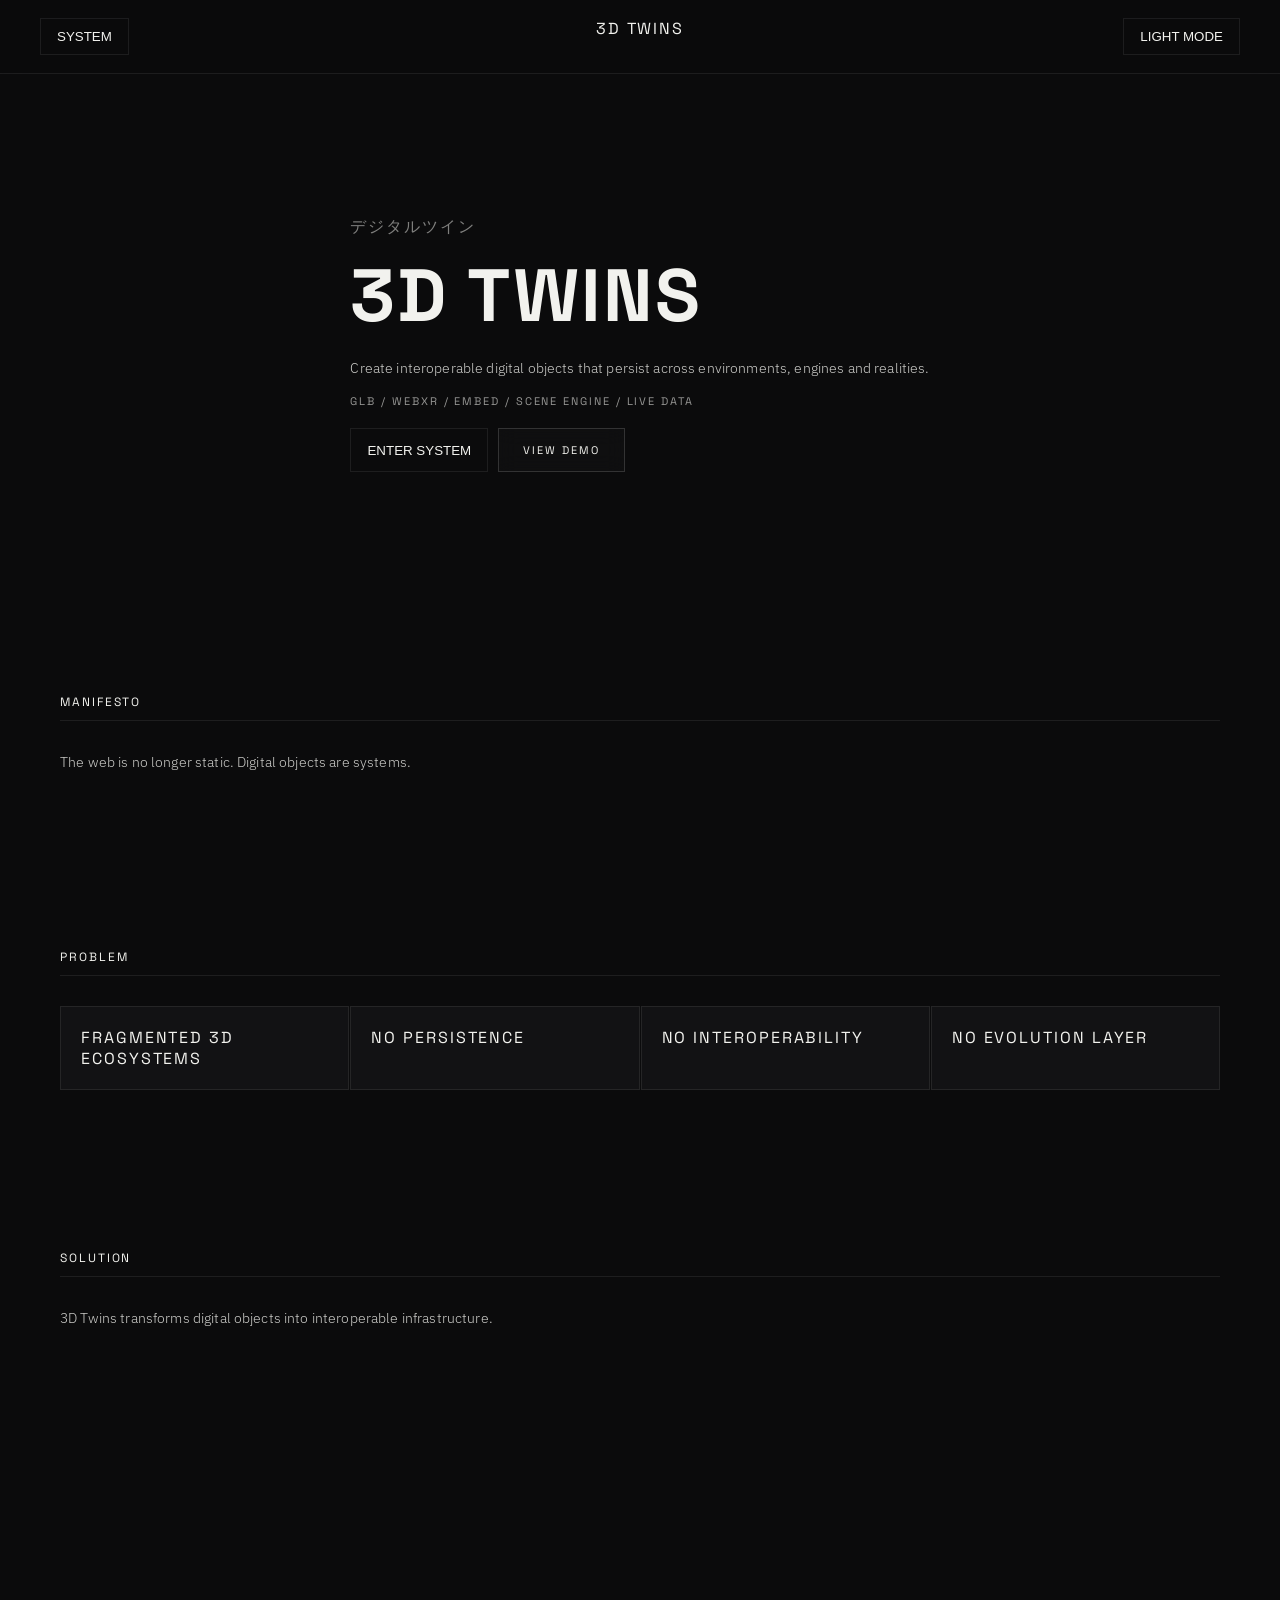
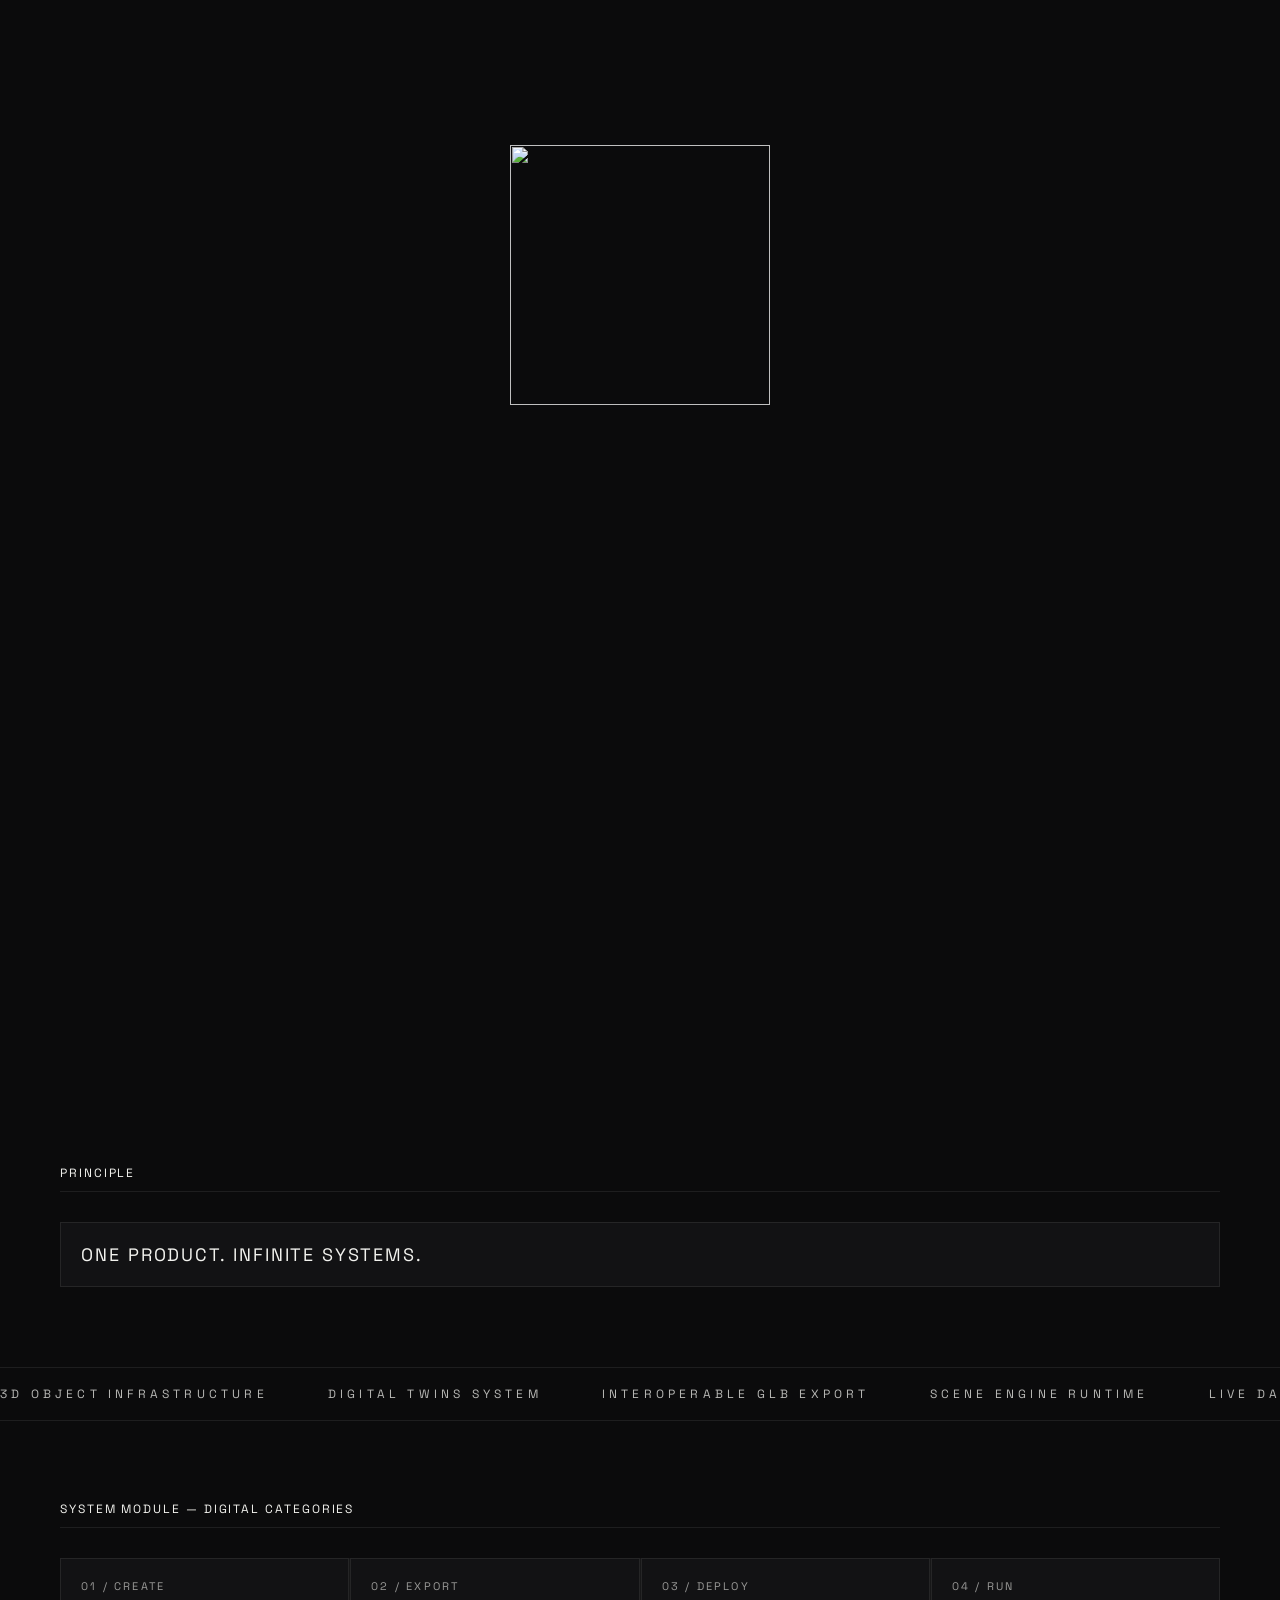
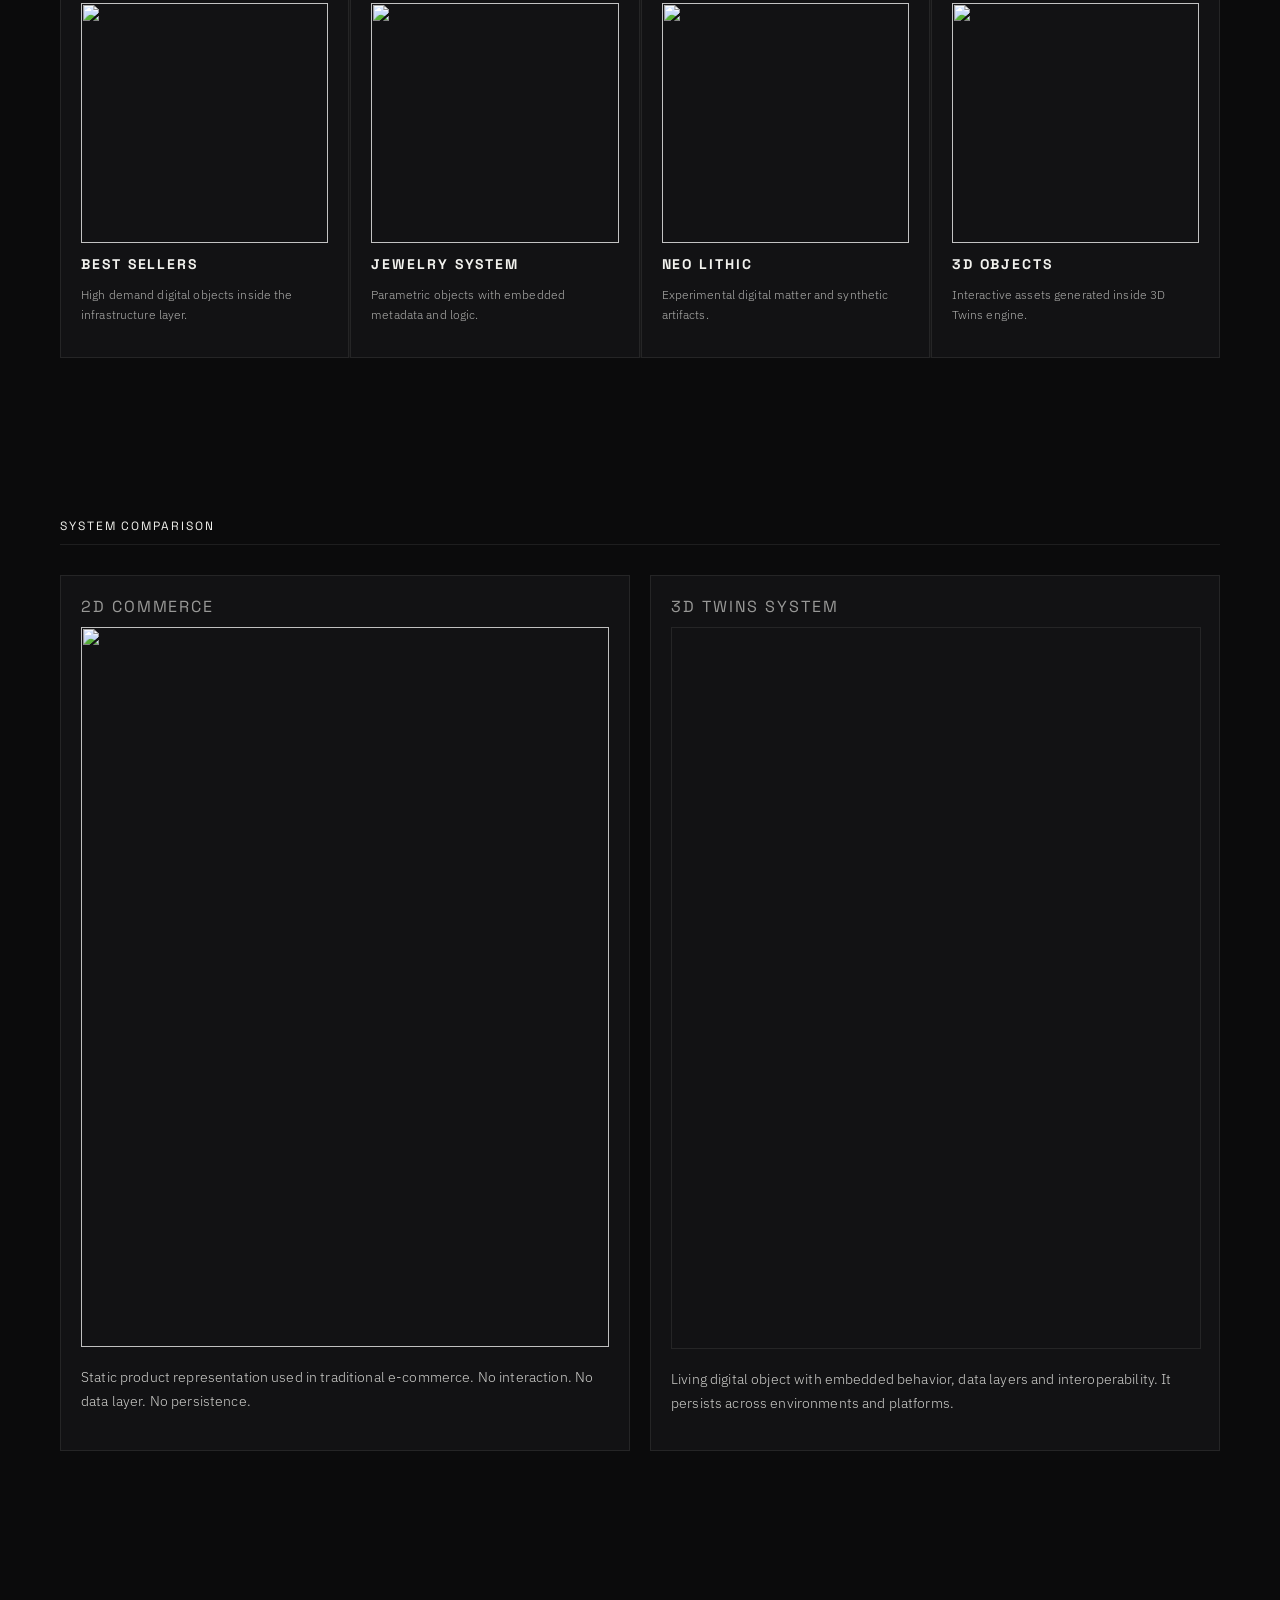
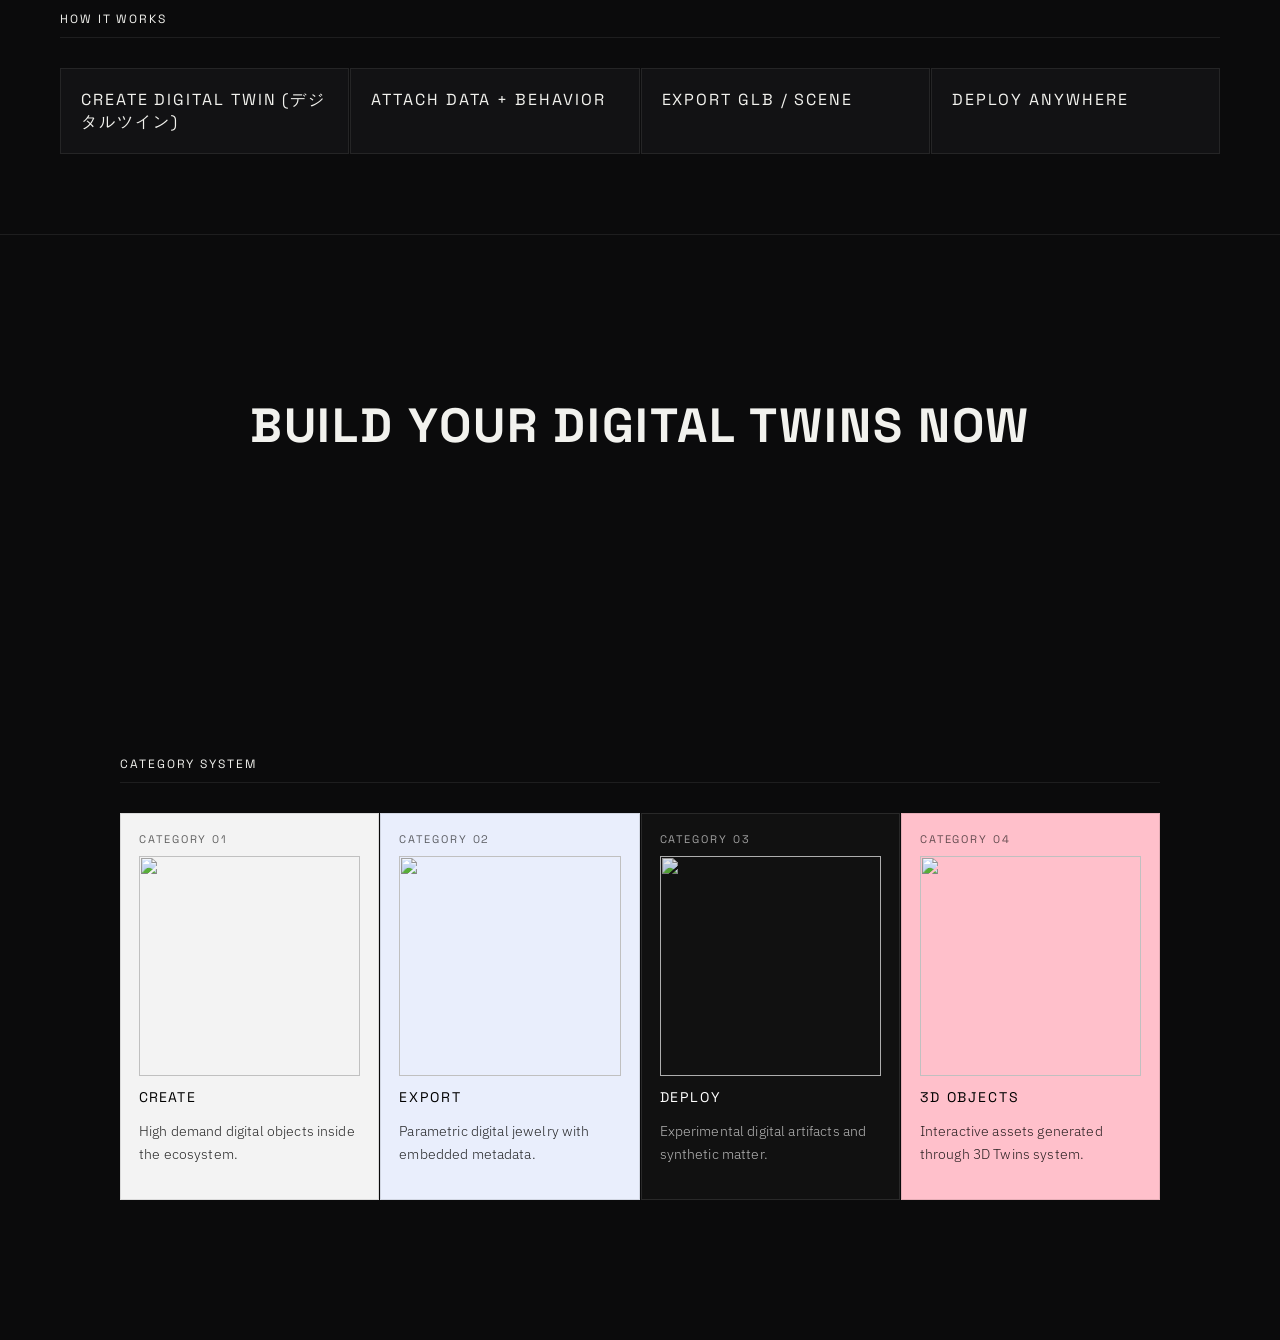
==== 3dtwins.html @ 0e6fd663 "Update 3dtwins.html" ====
<!DOCTYPE html>
<html lang="en">
<head>
<meta charset="UTF-8">
<meta name="viewport" content="width=device-width, initial-scale=1.0">
<title>3D Twins — Digital Object Infrastructure</title>
<link href="https://fonts.googleapis.com/css2?family=Space+Grotesk:wght@300;400;500&display=swap" rel="stylesheet">
<link href="https://fonts.googleapis.com/css2?family=IBM+Plex+Sans:wght@300;400;500&display=swap" rel="stylesheet">
<script src="https://cdnjs.cloudflare.com/ajax/libs/animejs/3.2.1/anime.min.js"></script>

<style>

:root {
  --bg: #0b0b0c;
  --surface: #121214;
  --line: rgba(255,255,255,0.08);
  --text: #f2f2ee;
}

body {
  margin: 0;
  font-family: "Space Grotesk", sans-serif;
  background: var(--bg);
  color: var(--text);
  letter-spacing: 0.12em;
  text-transform: uppercase;
}

/* =========================
   P SYSTEM (UPGRADED)
========================= */

p {
  font-family: "IBM Plex Sans", sans-serif;
  font-weight: 300;
  font-size: 14px;
  line-height: 1.7;
  letter-spacing: 0.01em;
  text-transform: none;
  opacity: 0.85;
  max-width: 620px;
}

/* =========================
   HEADER
========================= */

.header {
  position: sticky;
  top: 0;
  display: flex;
  justify-content: space-between;
  padding: 18px 40px;
  border-bottom: 1px solid var(--line);
  background: rgba(11,11,12,0.7);
  backdrop-filter: blur(18px);
  z-index: 100;
}

.logo {
  position: absolute;
  left: 50%;
  transform: translateX(-50%);
}

/* =========================
   HERO
========================= */

.hero {
  height: 60vh;
  display: flex;
  align-items: center;
  justify-content: center;
  padding: 0 60px;
}

.hero h1 {
  font-size: 74px;
  margin: 0;
}

.hero .jp {
  opacity: 0.5;
  margin-bottom: 10px;
}

.cta {
  margin-top: 20px;
  display: flex;
  gap: 10px;
}

button {
  padding: 10px 16px;
  border: 1px solid var(--line);
  background: transparent;
  color: var(--text);
  cursor: pointer;
}
   .hero-btn{
  display:inline-flex;
  align-items:center;
  justify-content:center;
  padding:14px 24px;
  border:1px solid rgba(255,255,255,0.15);
  text-decoration:none;
  color:inherit;
  font-size:11px;
  letter-spacing:0.18em;
  text-transform:uppercase;
  transition:all 0.3s ease;
  background:rgba(255,255,255,0.02);
  backdrop-filter:blur(10px);
}

.hero-btn:hover{
  background:white;
  color:black;
  transform:translateY(-2px);
}

  .orbit-system{
  position:absolute;
  right:10%;
  top:50%;
  transform:translateY(-50%);
  width:420px;
  height:420px;
  pointer-events:none;
}

.orbit{
  position:absolute;
  inset:0;
  border-radius:50%;
  border:1px solid rgba(255,255,255,0.08);
  transition:transform 0.2s linear;
}

.orbit-1{
  transform:rotate(0deg) scale(1);
}

.orbit-2{
  transform:rotate(25deg) scale(0.8);
}

.orbit-3{
  transform:rotate(-25deg) scale(0.6);
}
/* =========================
   SYSTEM BANNER FULL BLEED
========================= */

.system-banner {
  display: grid;
  grid-template-columns: 1.3fr 1fr;
  width: 100vw;
  margin-left: calc(-50vw + 50%);
  margin-right: calc(-50vw + 50%);

  border-top: 1px solid var(--line);
  border-bottom: 1px solid var(--line);
}

.banner-image {
  position: relative;
  height: 520px;
  overflow: hidden;
  border-right: 1px solid var(--line);
}

.banner-image img {
  width: 100%;
  height: 100%;
  object-fit: cover;
  position: absolute;
  inset: 0;
}

.grid-overlay {
  position: absolute;
  inset: 0;
  background-image:
    linear-gradient(to right, rgba(255,255,255,0.05) 1px, transparent 1px),
    linear-gradient(to bottom, rgba(255,255,255,0.05) 1px, transparent 1px);
  background-size: 40px 40px;
  opacity: 0.25;
}

/* =========================
   SECTIONS
========================= */

.section {
  padding: 80px 60px;
}

.title {
  font-size: 12px;
  border-bottom: 1px solid var(--line);
  padding-bottom: 10px;
  margin-bottom: 30px;
}

/* =========================
   GRID
========================= */

.grid {
   
  display: grid;
  grid-template-columns: repeat(4,1fr);
  gap: 1px;
}

.card {
  background: var(--surface);
  border: 1px solid var(--line);
  padding: 20px;
}

/* =========================
   SYSTEM COMPARISON
========================= */

.comparison {
  display: grid;
  grid-template-columns: 1fr 1fr;
  gap: 20px;
}

.comparison iframe {
  width: 100%;
  height: 720px;
  border: 1px solid rgba(255,255,255,0.08);
}

/* =========================
   FOOTER CTA
========================= */

.final {
  text-align: center;
  padding: 120px 40px;
  border-top: 1px solid var(--line);
}

.final h2 {
  font-size: 48px;
}




   .category-system{
  display:grid;
  grid-template-columns:repeat(4,1fr);
  gap:1px;
  background:rgba(255,255,255,0.05);
  perspective:1000px;
}

.category{
  background:#121214;
  padding:20px;
  border:1px solid rgba(255,255,255,0.08);
  position:relative;
  overflow:hidden;
  transition:all .4s ease;
  transform-style:preserve-3d;
}

.category img{
  width:100%;
  height:240px;
  object-fit:cover;
  margin-bottom:12px;
  filter:contrast(1.05);
  transition:transform .6s ease, filter .6s ease;
}

/* hover “system activation” */
.category:hover{
  transform:translateY(-10px) rotateX(4deg);
  background:#16161a;
}

.category:hover img{
  transform:scale(1.08);
  filter:contrast(1.2) brightness(1.1);
}

.category .meta{
  font-size:11px;
  opacity:0.6;
  margin-bottom:10px;
  letter-spacing:0.2em;
}

.category h3{
  font-size:14px;
  margin:0 0 8px 0;
}

.category p{
  font-size:12px;
  opacity:0.7;
}

/* glitch micro-effect */
.category::after{
  content:"";
  position:absolute;
  inset:0;
  background:linear-gradient(90deg,transparent,rgba(255,255,255,0.05),transparent);
  transform:translateX(-100%);
  transition:transform .8s ease;
}

.category:hover::after{
  transform:translateX(100%);
}


  /* =========================
   SYSTEM CORE (FIXED CLEAN)
========================= */
.system-scroll-section{
  height: 140vh;
  position:relative;
    overflow:hidden;
   scroll-snap-align: start;
}

  /* efecto “rebote visual” */
.system-scroll-section::after {
  content: "";
  position: absolute;
  bottom: 0;
  left: 0;
  right: 0;
  height: 40px;
  background: linear-gradient(to bottom, transparent, rgba(255,255,255,0.06));
  pointer-events: none;
  opacity: 0;
  transition: opacity 0.3s ease;
}

.system-scroll-section.locked::after {
  opacity: 1;
}

.system-sticky{
  position:sticky;
  top: 0px; /* 👈 clave */
  height: 100vh;
  overflow:hidden;
  display:flex;
  align-items:center;
  justify-content:center;
}

/* =========================
   PRODUCT
========================= */
.system-object{
  position:relative;
  width:260px;
  height:260px;
  transition:
    width 1.2s cubic-bezier(.16,1,.3,1),
    height 1.2s cubic-bezier(.16,1,.3,1);
  will-change:width,height;
}

/* expanded state */
.system-object.expanded{

  width:720px;
  height:790px;

}

.system-img-product,
.system-scene-layer{
  position:absolute;
  inset:0;
  width:100%;
  height:100%;
}

.system-img-product{
  object-fit:cover;
  z-index:2;
}

.system-scene-layer{
  opacity:0;
  z-index:3;
  overflow:hidden;
  border-radius:8px;
  border:1px solid rgba(255,255,255,0.08);
  background:#0b0b0c;
}

.system-scene-frame{
  width:100%;
  height:100%;
  pointer-events:auto;
}

.system-intro{
  position:absolute;
  font-size:22px;
  letter-spacing:0.35em;
  opacity:0.6;

  transform: translateY(20px);
}
/* =========================
   NODES
========================= */

.system-node{
  position:absolute;
  padding:10px 14px;
  border:1px solid rgba(255,255,255,0.12);
  font-size:11px;
  letter-spacing:0.18em;
  background:rgba(255,255,255,0.03);
  backdrop-filter:blur(10px);
  opacity:0;
}

/* POSITIONS */

.node-1{ top:18%; left:22%; }
.node-2{ top:28%; right:18%; }
.node-3{ top:50%; left:10%; }
.node-4{ top:52%; right:10%; }
.node-5{ bottom:22%; left:20%; }
.node-6{ bottom:18%; right:24%; }
.node-7{ bottom:10%; left:50%; transform:translateX(-50%); }

/* =========================
   LINES
========================= */

.system-line{
  position:absolute;
  height:1px;
  background:rgba(255,255,255,0.28);
  transform-origin:left center;
  opacity:0;
}

/* CUSTOM LINES */

.line-1{
  width:260px;
  top:32%;
  left:38%;
  transform:rotate(-28deg);
}

.line-2{
  width:240px;
  top:38%;
  right:34%;
  transform:rotate(28deg);
}

.line-3{
  width:280px;
  top:50%;
  left:18%;
}

.line-4{
  width:280px;
  top:50%;
  right:18%;
}

.line-5{
  width:240px;
  bottom:32%;
  left:32%;
  transform:rotate(28deg);
}

.line-6{
  width:240px;
  bottom:28%;
  right:32%;
  transform:rotate(-28deg);
}

.line-7{
  width:180px;
  bottom:22%;
  left:50%;
  transform:
    translateX(-50%)
    rotate(90deg);
}
/* =========================
   RESPONSIVE
========================= */

@media(max-width:900px){

  .system-banner {
    grid-template-columns: 1fr;
  }

  .comparison {
    grid-template-columns: 1fr;
  }

  .banner-image {
    height: 360px;
    border-right: none;
    border-bottom: 1px solid var(--line);
  }

  .grid {
    grid-template-columns: repeat(2,1fr);
  }
}

</style>
</head>

<body>
  
<!-- HEADER -->
<header class="header">
  <button>SYSTEM</button>
  <div class="logo">3D TWINS</div>
  <button>LIGHT MODE</button>
</header>

<!-- HERO -->
<section class="hero">
  <div>
    <div class="jp">デジタルツイン</div>
    <h1>3D TWINS</h1>

    <p>
      Create interoperable digital objects that persist across environments,
      engines and realities.
    </p>

    <div style="font-size:11px;opacity:0.6;margin-top:10px">
      GLB / WEBXR / EMBED / SCENE ENGINE / LIVE DATA
    </div>

    <div class="cta">
      <button>ENTER SYSTEM</button>
     <a href="https://demo.3dtwins.eu/" target="_blank" class="hero-btn">
  VIEW DEMO 
</a>
    </div>

  
    
  </div>


</section>


<!-- MANIFESTO -->
<section class="section">
  <div class="title">MANIFESTO</div>
  <p>The web is no longer static. Digital objects are systems.</p>
</section>

<!-- PROBLEM -->
<section class="section">
  <div class="title">PROBLEM</div>
  <div class="grid">
    <div class="card">Fragmented 3D ecosystems</div>
    <div class="card">No persistence</div>
    <div class="card">No interoperability</div>
    <div class="card">No evolution layer</div>
  </div>
</section>

<!-- SOLUTION -->
<section class="section">
  <div class="title">SOLUTION</div>
  <p>3D Twins transforms digital objects into interoperable infrastructure.</p>
</section>

  
  
<section class="system-scroll-section">
  
  <div class="system-sticky">

<div class="system-object">
  <!-- STATIC PRODUCT -->
  <img
    class="system-img-product"
    src="https://demo.3dtwins.eu/3DTWINS_THEFUTURE_IS_NOW.png"
  >

  <!-- LIVE SCENE -->
  <div class="system-scene-layer">

    <iframe
      class="system-scene-frame"
      loading="lazy"
      frameborder="0"
      allowfullscreen>
    </iframe>

  </div>

</div>

    <div class="system-node node-1">METADATA</div>
    <div class="system-node node-2">PAYMENT</div>
    <div class="system-node node-3">RUNTIME</div>
    <div class="system-node node-4">SCENE</div>
    <div class="system-node node-5">QR</div>
    <div class="system-node node-6">BEHAVIOR</div>
    <div class="system-node node-7">INTEROPERABILITY</div>

    <div class="system-line line-1"></div>
    <div class="system-line line-2"></div>
    <div class="system-line line-3"></div>
    <div class="system-line line-4"></div>
    <div class="system-line line-5"></div>
    <div class="system-line line-6"></div>
    <div class="system-line line-7"></div>

  </div>

</section>


  
    <!-- PRINCIPLE -->
<section class="section">
  <div class="title">PRINCIPLE</div>
  <div class="card" style="font-size:18px;">
    One product. Infinite systems.
  </div>
</section>


    <section style="
  width:100%;
  overflow:hidden;
  border-top:1px solid rgba(255,255,255,0.08);
  border-bottom:1px solid rgba(255,255,255,0.08);
  padding:18px 0;
  position:relative;
">

  <div style="
    display:flex;
    white-space:nowrap;
    animation: marquee 18s linear infinite;
    font-size:12px;
    letter-spacing:0.35em;
    text-transform:uppercase;
    opacity:0.75;
  ">

    <span style="margin-right:60px;">3D OBJECT INFRASTRUCTURE</span>
    <span style="margin-right:60px;">DIGITAL TWINS SYSTEM</span>
    <span style="margin-right:60px;">INTEROPERABLE GLB EXPORT</span>
    <span style="margin-right:60px;">SCENE ENGINE RUNTIME</span>
    <span style="margin-right:60px;">LIVE DATA LAYERS</span>
    <span style="margin-right:60px;">WEBXR DEPLOYMENT</span>

    <!-- repeat loop -->
    <span style="margin-right:60px;">3D OBJECT INFRASTRUCTURE</span>
    <span style="margin-right:60px;">DIGITAL TWINS SYSTEM</span>
    <span style="margin-right:60px;">INTEROPERABLE GLB EXPORT</span>
    <span style="margin-right:60px;">SCENE ENGINE RUNTIME</span>
    <span style="margin-right:60px;">LIVE DATA LAYERS</span>
    <span style="margin-right:60px;">WEBXR DEPLOYMENT</span>

  </div>

</section>

<style>
@keyframes marquee {
  0% { transform: translateX(0%); }
  100% { transform: translateX(-50%); }
}
</style>


   <!-- SYSTEM MODULE — DIGITAL CATEGORIES -->
<section class="section">
  <div class="title reveal">SYSTEM MODULE — DIGITAL CATEGORIES</div>

  <div class="category-system">

    <div class="category reveal-card">
      <div class="meta">01 / CREATE</div>
      <img src="https://demo.3dtwins.eu/3DTWINS_THEFUTURE_IS_NOW.png">
      <h3>BEST SELLERS</h3>
      <p>High demand digital objects inside the infrastructure layer.</p>
    </div>

    <div class="category reveal-card">
      <div class="meta">02 / EXPORT</div>
      <img src="https://demo.3dtwins.eu/3DTWINS_THEFUTURE_IS_NOW.png">
      <h3>JEWELRY SYSTEM</h3>
      <p>Parametric objects with embedded metadata and logic.</p>
    </div>

    <div class="category reveal-card">
      <div class="meta">03 / DEPLOY</div>
      <img src="https://demo.3dtwins.eu/3DTWINS_THEFUTURE_IS_NOW.png">
      <h3>NEO LITHIC</h3>
      <p>Experimental digital matter and synthetic artifacts.</p>
    </div>

    <div class="category reveal-card">
      <div class="meta">04 / RUN</div>
      <img src="https://demo.3dtwins.eu/3DTWINS_THEFUTURE_IS_NOW.png">
      <h3>3D OBJECTS</h3>
      <p>Interactive assets generated inside 3D Twins engine.</p>
    </div>

  </div>
</section>







   <!-- SYSTEM COMPARISON -->
<section class="section">
  <div class="title">SYSTEM COMPARISON</div>

  <div class="comparison">

    <!-- 2D -->
    <div class="card">
      <div style="opacity:0.6;margin-bottom:10px;">2D COMMERCE</div>

      <img src="https://demo.3dtwins.eu/webestatica.png"
           style="width:100%;height:720px;object-fit:cover;">

      <p>
        Static product representation used in traditional e-commerce.
        No interaction. No data layer. No persistence.
      </p>
    </div>

    <!-- 3D -->
    <div class="card">
      <div style="opacity:0.6;margin-bottom:10px; color: light blue;">3D TWINS SYSTEM</div>

      <iframe
        src="https://scene.3dtwins.tech/?scene=aHR0cHM6Ly9wcm9kdWN0LjNkdHdpbnMudGVjaC8/[base64]"
        frameborder="0">
      </iframe>

      <p>
        Living digital object with embedded behavior, data layers and interoperability.
        It persists across environments and platforms.
      </p>
    </div>

  </div>
</section>


  

<!-- HOW IT WORKS -->
<section class="section">
  <div class="title">HOW IT WORKS</div>
  <div class="grid">
    <div class="card">CREATE DIGITAL TWIN (デジタルツイン)</div>
    <div class="card">ATTACH DATA + BEHAVIOR</div>
    <div class="card">EXPORT GLB / SCENE</div>
    <div class="card">DEPLOY ANYWHERE</div>
  </div>
</section>

<!-- FINAL CTA -->
<section class="final">
  <h2>BUILD YOUR DIGITAL TWINS NOW</h2>
</section>



<section id="shopify-section-category" class="section" style="background:#f3efeA0;">

  <div style="padding:60px;">

    <div class="title">CATEGORY SYSTEM</div>

    <div style="
      display:grid;
      grid-template-columns:repeat(4,1fr);
      gap:1px;
      background:rgba(0,0,0,0.15);
    ">

      <!-- ================= BEST SELLERS ================= -->
      <a href="#" style="text-decoration:none;color: black;">
        <div style="background:#f3f3f3; padding:18px; border:1px solid rgba(0,0,0,0.1);">

          <div style="font-size:11px; opacity:0.6; margin-bottom:10px;">
            CATEGORY 01
          </div>

          <div style="
            width:100%;
            height:220px;
            overflow:hidden;
            margin-bottom:12px;
            position:relative;
            color: black;
          ">
            <img src="https://demo.3dtwins.eu/3DTWINS_THEFUTURE_IS_NOW.png"
                 style="width:100%;height:100%;object-fit:cover; color: black;">
          </div>

          <div style="font-size:14px; letter-spacing:0.08em;">
           CREATE
          </div>

          <p>High demand digital objects inside the ecosystem.</p>

        </div>
      </a>

      <!-- ================= JEWELRY ================= -->
      <a href="#" style="text-decoration:none;color: black;">
        <div style="background:#e9eefc; padding:18px; border:1px solid rgba(0,0,0,0.1);">

          <div style="font-size:11px; opacity:0.6; margin-bottom:10px; color: black;">
            CATEGORY 02
          </div>

          <div style="width:100%;height:220px;overflow:hidden;margin-bottom:12px; ">
            <img src="https://demo.3dtwins.eu/3DTWINS_THEFUTURE_IS_NOW.png"
                 style="width:100%;height:100%;object-fit:cover;">
          </div>

          <div style="font-size:14px;">
           EXPORT
          </div>

          <p>Parametric digital jewelry with embedded metadata.</p>

        </div>
      </a>

      <!-- ================= NEO LITHIC ================= -->
      <a href="#" style="text-decoration:none;color:inherit;">
        <div style="background:#111; color:white; padding:18px; border:1px solid rgba(255,255,255,0.1);">

          <div style="font-size:11px; opacity:0.6; margin-bottom:10px;">
            CATEGORY 03
          </div>

          <div style="width:100%;height:220px;overflow:hidden;margin-bottom:12px;">
            <img src="https://demo.3dtwins.eu/3DTWINS_THEFUTURE_IS_NOW.png"
                 style="width:100%;height:100%;object-fit:cover;opacity:0.9;">
          </div>

          <div style="font-size:14px;">
           DEPLOY
          </div>

          <p style="opacity:0.7;">
            Experimental digital artifacts and synthetic matter.
          </p>

        </div>
      </a>

      <!-- ================= 3D PRODUCTS ================= -->
      <a href="#" style="text-decoration:none;color: black;">
        <div style="background: pink; padding:18px; border:1px solid rgba(0,0,0,0.1);">

          <div style="font-size:11px; opacity:0.6; margin-bottom:10px; color: black;">
            CATEGORY 04
          </div>

          <div style="width:100%;height:220px;overflow:hidden;margin-bottom:12px;">
            <img src="https://demo.3dtwins.eu/3DTWINS_THEFUTURE_IS_NOW.png"
                 style="width:100%;height:100%;object-fit:cover;">
          </div>

          <div style="font-size:14px;">
            3D OBJECTS
          </div>

          <p>Interactive assets generated through 3D Twins system.</p>

        </div>
      </a>

    </div>
  </div>

</section>
  
<script type="module">

import {
  animate,
  createTimeline,
  onScroll,
  stagger
} from 'https://esm.sh/animejs';

/* =========================
   ELEMENTS
========================= */

const systemObject = document.querySelector('.system-object');

const productImg = document.querySelector('.system-img-product');
const sceneLayer = document.querySelector('.system-scene-layer');
const sceneIframe = document.querySelector('.system-scene-frame');

let sceneLoaded = false;

/* =========================
   TIMELINE
========================= */

const tl = createTimeline({

  autoplay: onScroll({
    target: '.system-scroll-section',
  enter: 'top top',
    leave: 'bottom bottom',
    sync: 0.7,
    debug: false

  })

});

/* =========================
   🔥 FIX CRÍTICO (NO ROMPE NADA)
   evita el salto inicial del primer render
========================= */

requestAnimationFrame(() => {
  tl.seek(0, { suppressEvents: true });
});

/* =========================
   STEP 1 — PRODUCT EMERGENCE
========================= */

tl.add('.system-object', {

  scale: [0.6, 1],
  rotate: ['-12deg', '0deg'],
  opacity: [0, 1],

  easing: 'easeOutExpo',
  duration: 1200

});

/* =========================
   STEP 2 — TRANSITION TO LIVE SCENE
========================= */

tl.add(productImg, {

  opacity: [1, 0],
  scale: [1, 0.92],

  easing: 'easeInOutExpo',
  duration: 1000,

  begin: () => {

    if(!sceneLoaded){

      sceneIframe.src =
      "https://scene.3dtwins.tech/?scene=aHR0cHM6Ly9wcm9kdWN0LjNkdHdpbnMudGVjaC8/[base64]";

      sceneLoaded = true;
    }

    systemObject.classList.add('expanded');

  }

});

/* =========================
   STEP 3 — LIVE SCENE APPEARS
========================= */

tl.add(sceneLayer, {

  opacity: [0, 1],
  scale: [1.08, 1],

  easing: 'easeOutExpo',
  duration: 700

}, '-=500');

/* =========================
   STEP 4 — SYSTEM DEPLOYMENT
========================= */

tl.add('.system-line', {

  scaleX: [0, 1],
  opacity: [0, 0.45],

  delay: stagger(60),

  easing: 'easeOutExpo',
  duration: 600

}, '-=900');

tl.add('.system-node', {

  opacity: [0, 1],
  translateY: [40, 0],
  scale: [0.85, 1],

  delay: stagger(80),

  easing: 'easeOutExpo',
  duration: 900

}, '-=950');

/* =========================
   FLOAT SYSTEM
========================= */

animate('.system-object', {

  y: [
    { to: '-12px', duration: 3000 },
    { to: '0px', duration: 3000 }
  ],

  ease: 'inOutSine',
  loop: true,
  direction: 'alternate'

});

/* =========================
   NODE FLOAT
========================= */

animate('.system-node', {

  y: [
    { to: '-6px', duration: 2000 },
    { to: '0px', duration: 2000 }
  ],

  delay: stagger(120),

  ease: 'inOutSine',
  loop: true,
  direction: 'alternate'

});

</script>

</body>
</html>
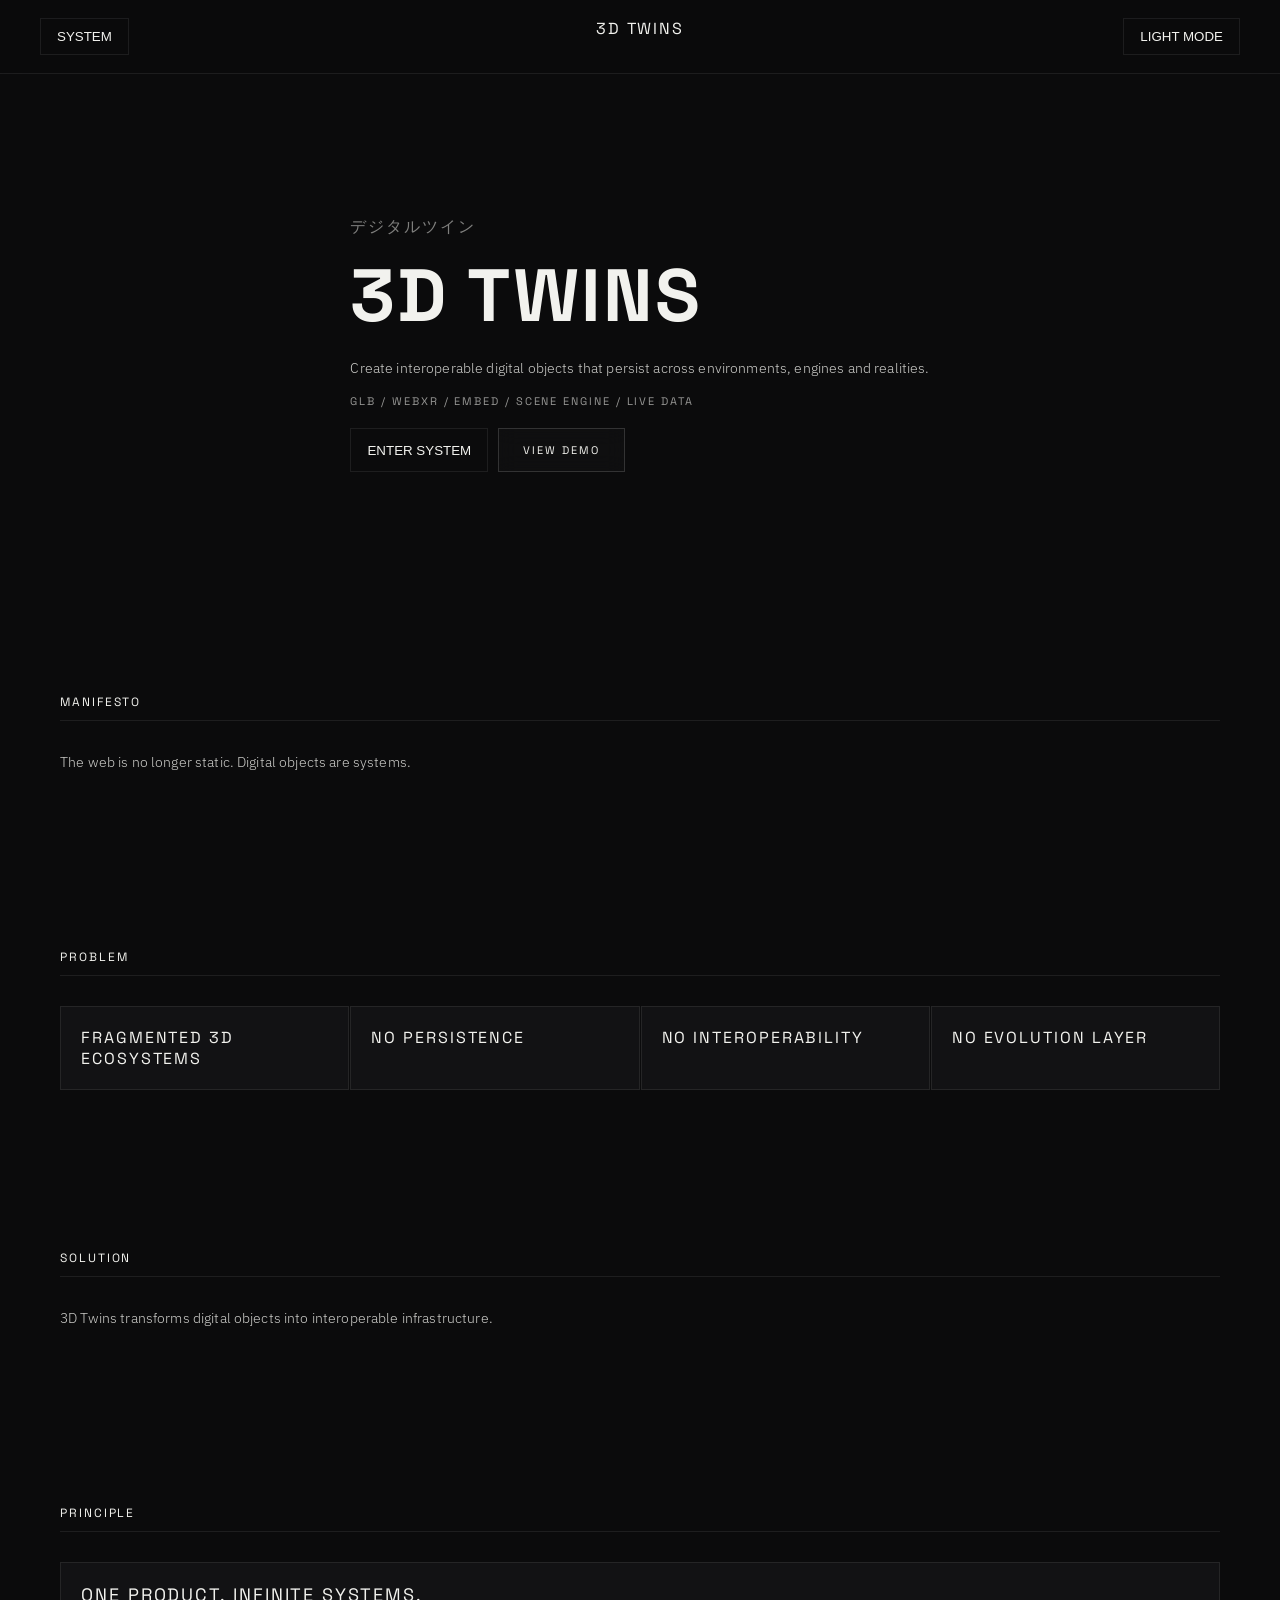
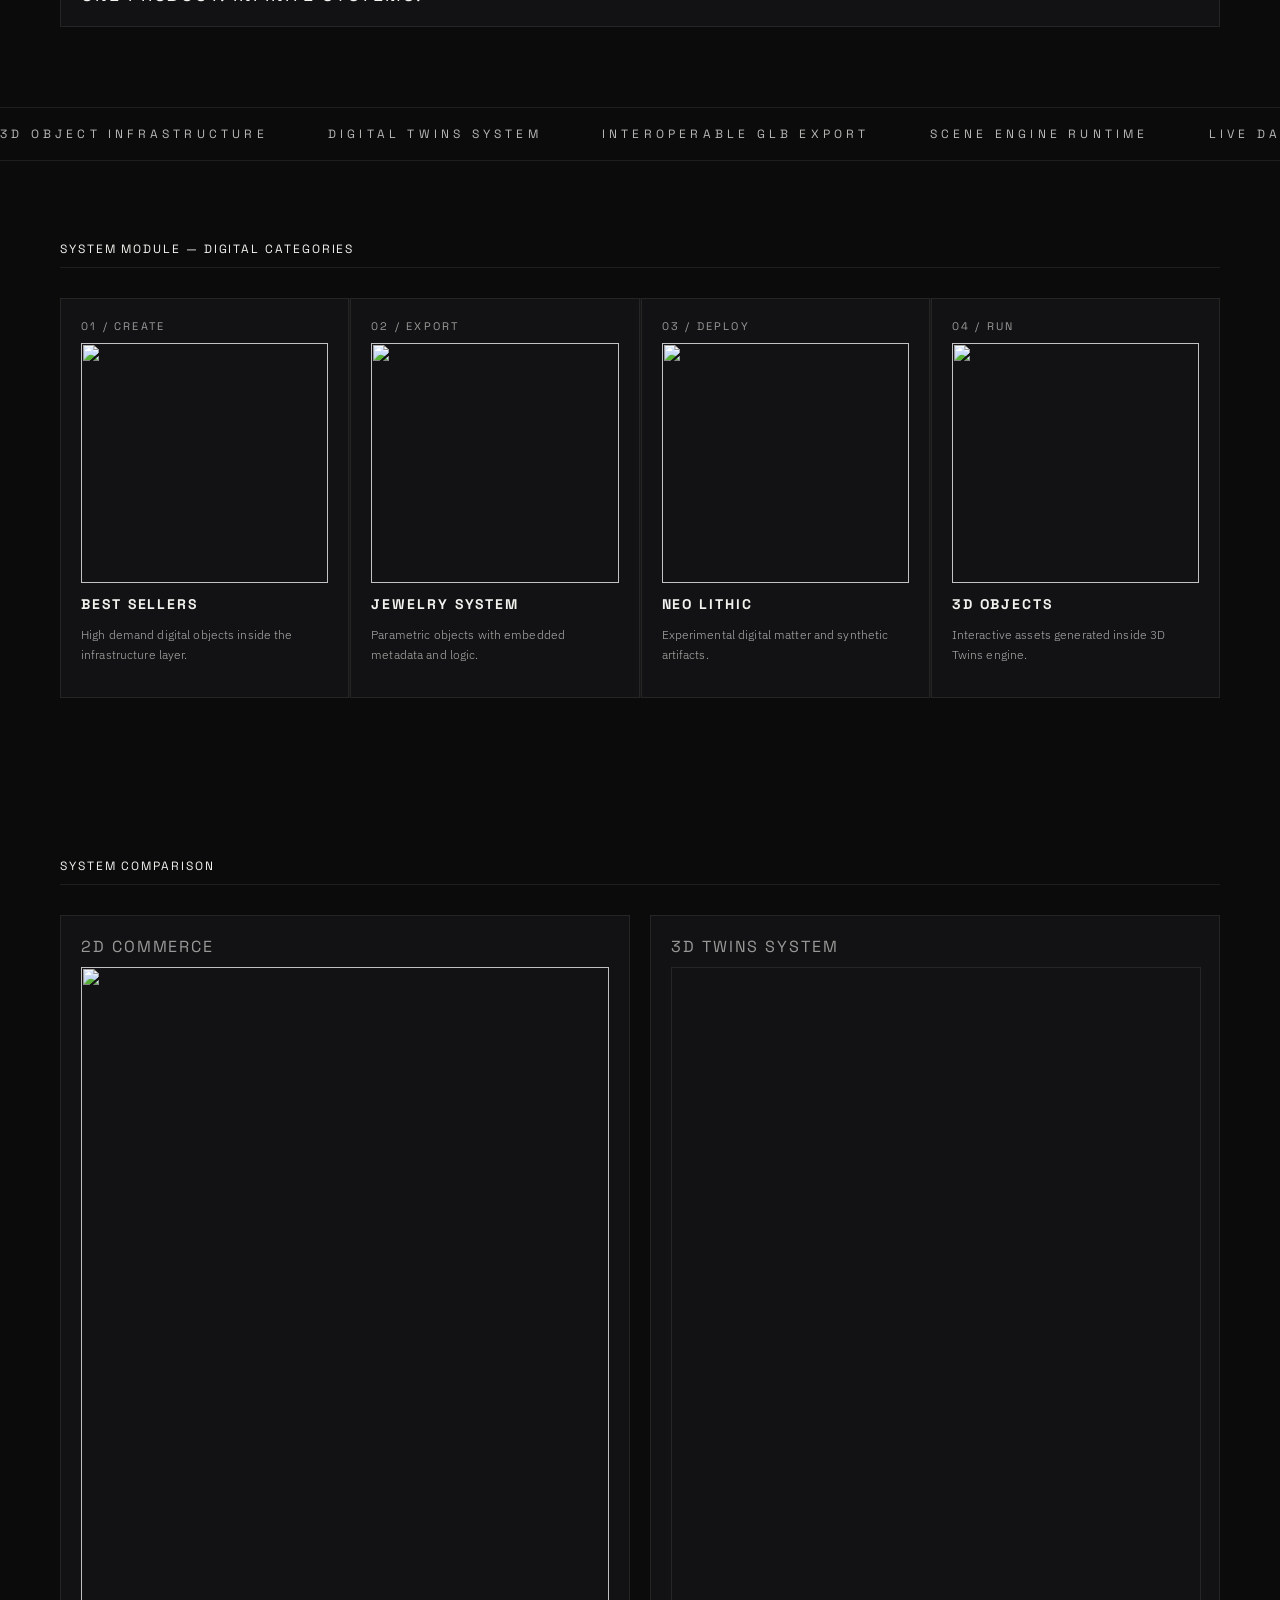
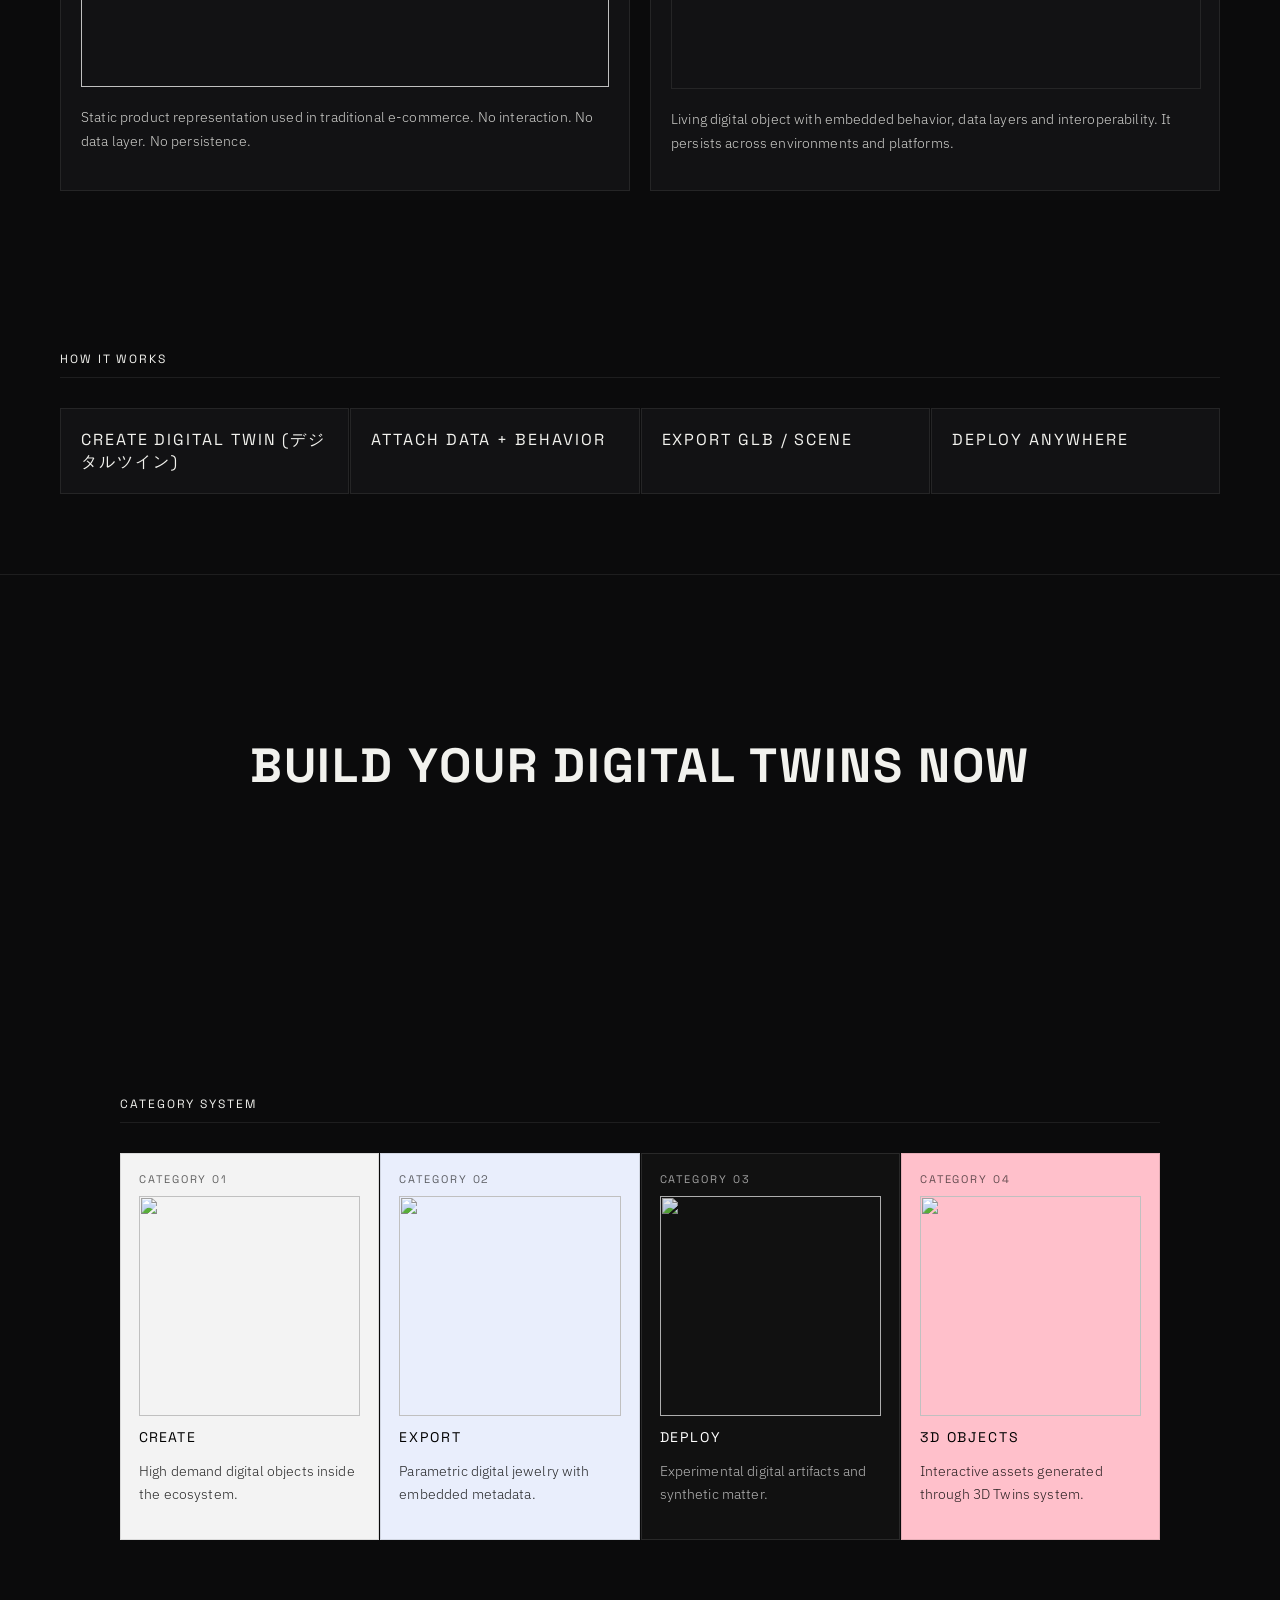
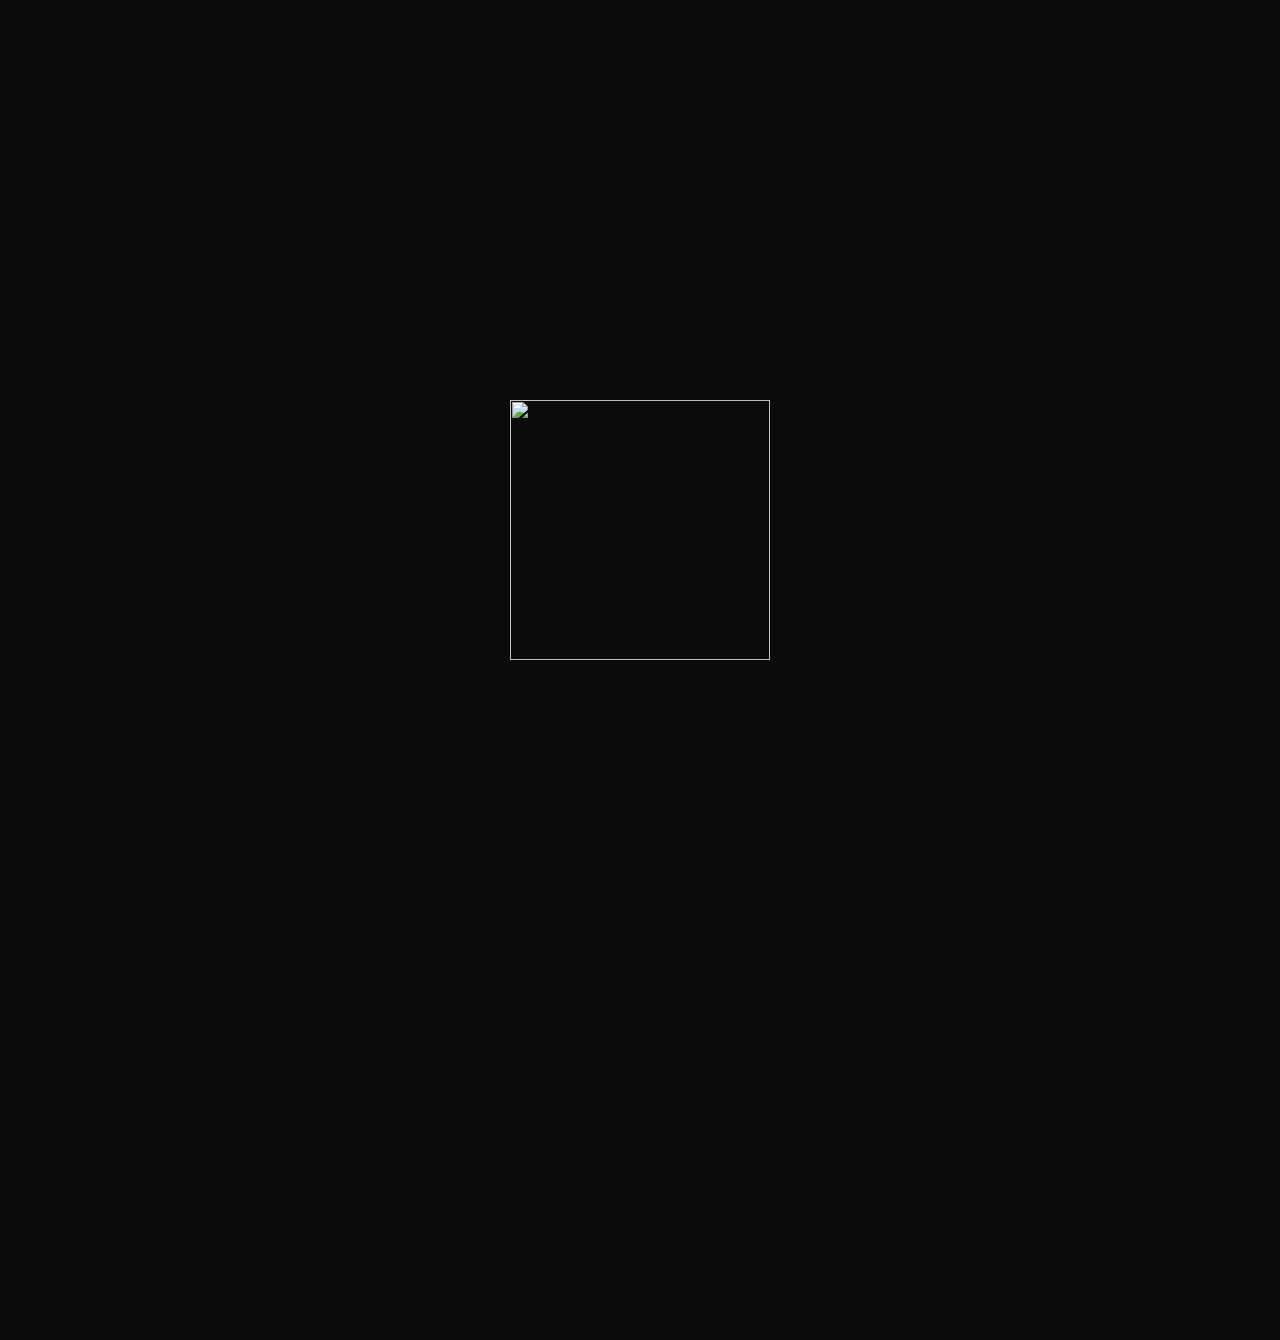
==== commit de9ecdd4: "Update 3dtwins.html" ====
--- a/3dtwins.html
+++ b/3dtwins.html
@@ -597,51 +597,6 @@
 </section>
 
   
-  
-<section class="system-scroll-section">
-  
-  <div class="system-sticky">
-
-<div class="system-object">
-  <!-- STATIC PRODUCT -->
-  <img
-    class="system-img-product"
-    src="https://demo.3dtwins.eu/3DTWINS_THEFUTURE_IS_NOW.png"
-  >
-
-  <!-- LIVE SCENE -->
-  <div class="system-scene-layer">
-
-    <iframe
-      class="system-scene-frame"
-      loading="lazy"
-      frameborder="0"
-      allowfullscreen>
-    </iframe>
-
-  </div>
-
-</div>
-
-    <div class="system-node node-1">METADATA</div>
-    <div class="system-node node-2">PAYMENT</div>
-    <div class="system-node node-3">RUNTIME</div>
-    <div class="system-node node-4">SCENE</div>
-    <div class="system-node node-5">QR</div>
-    <div class="system-node node-6">BEHAVIOR</div>
-    <div class="system-node node-7">INTEROPERABILITY</div>
-
-    <div class="system-line line-1"></div>
-    <div class="system-line line-2"></div>
-    <div class="system-line line-3"></div>
-    <div class="system-line line-4"></div>
-    <div class="system-line line-5"></div>
-    <div class="system-line line-6"></div>
-    <div class="system-line line-7"></div>
-
-  </div>
-
-</section>
 
 
   
@@ -915,6 +870,53 @@
   </div>
 
 </section>
+
+  
+  
+<section class="system-scroll-section">
+  
+  <div class="system-sticky">
+
+<div class="system-object">
+  <!-- STATIC PRODUCT -->
+  <img
+    class="system-img-product"
+    src="https://demo.3dtwins.eu/3DTWINS_THEFUTURE_IS_NOW.png"
+  >
+
+  <!-- LIVE SCENE -->
+  <div class="system-scene-layer">
+
+    <iframe
+      class="system-scene-frame"
+      loading="lazy"
+      frameborder="0"
+      allowfullscreen>
+    </iframe>
+
+  </div>
+
+</div>
+
+    <div class="system-node node-1">METADATA</div>
+    <div class="system-node node-2">PAYMENT</div>
+    <div class="system-node node-3">RUNTIME</div>
+    <div class="system-node node-4">SCENE</div>
+    <div class="system-node node-5">QR</div>
+    <div class="system-node node-6">BEHAVIOR</div>
+    <div class="system-node node-7">INTEROPERABILITY</div>
+
+    <div class="system-line line-1"></div>
+    <div class="system-line line-2"></div>
+    <div class="system-line line-3"></div>
+    <div class="system-line line-4"></div>
+    <div class="system-line line-5"></div>
+    <div class="system-line line-6"></div>
+    <div class="system-line line-7"></div>
+
+  </div>
+
+</section>
   
 <script type="module">
 
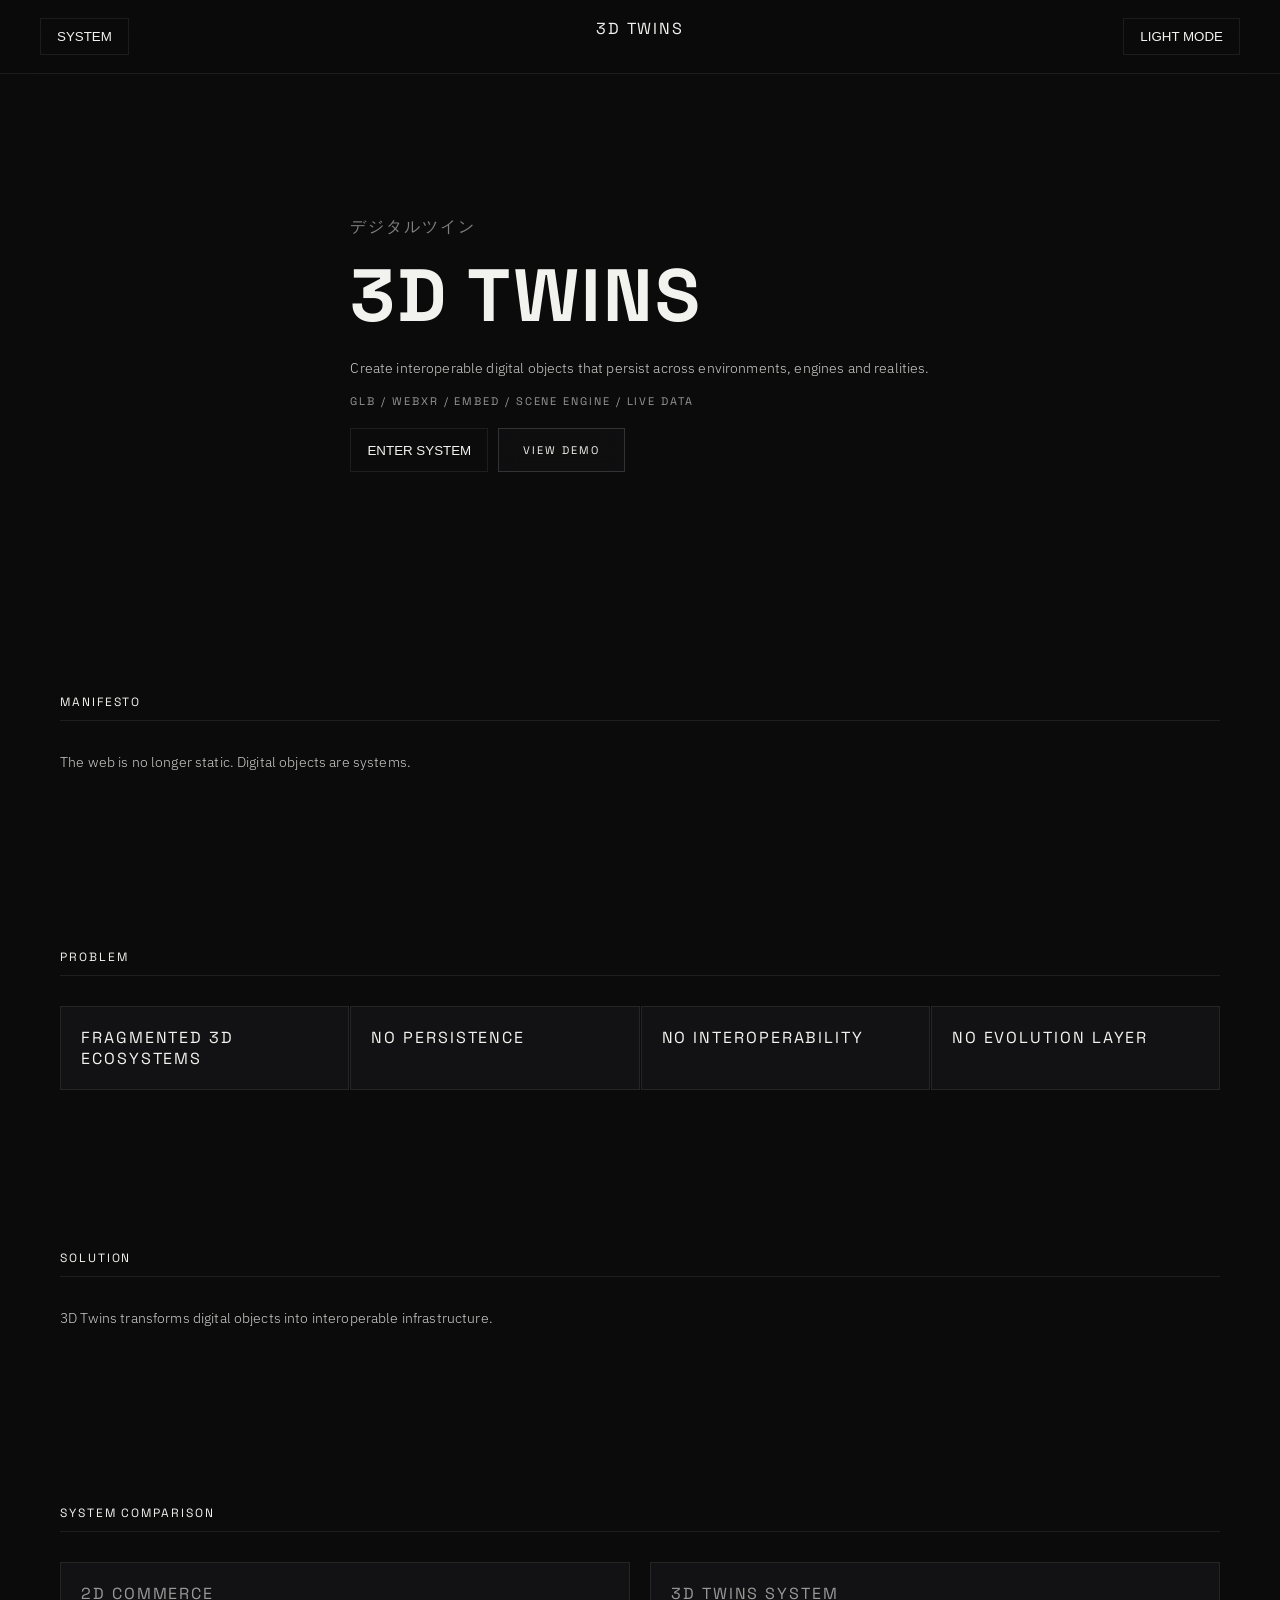
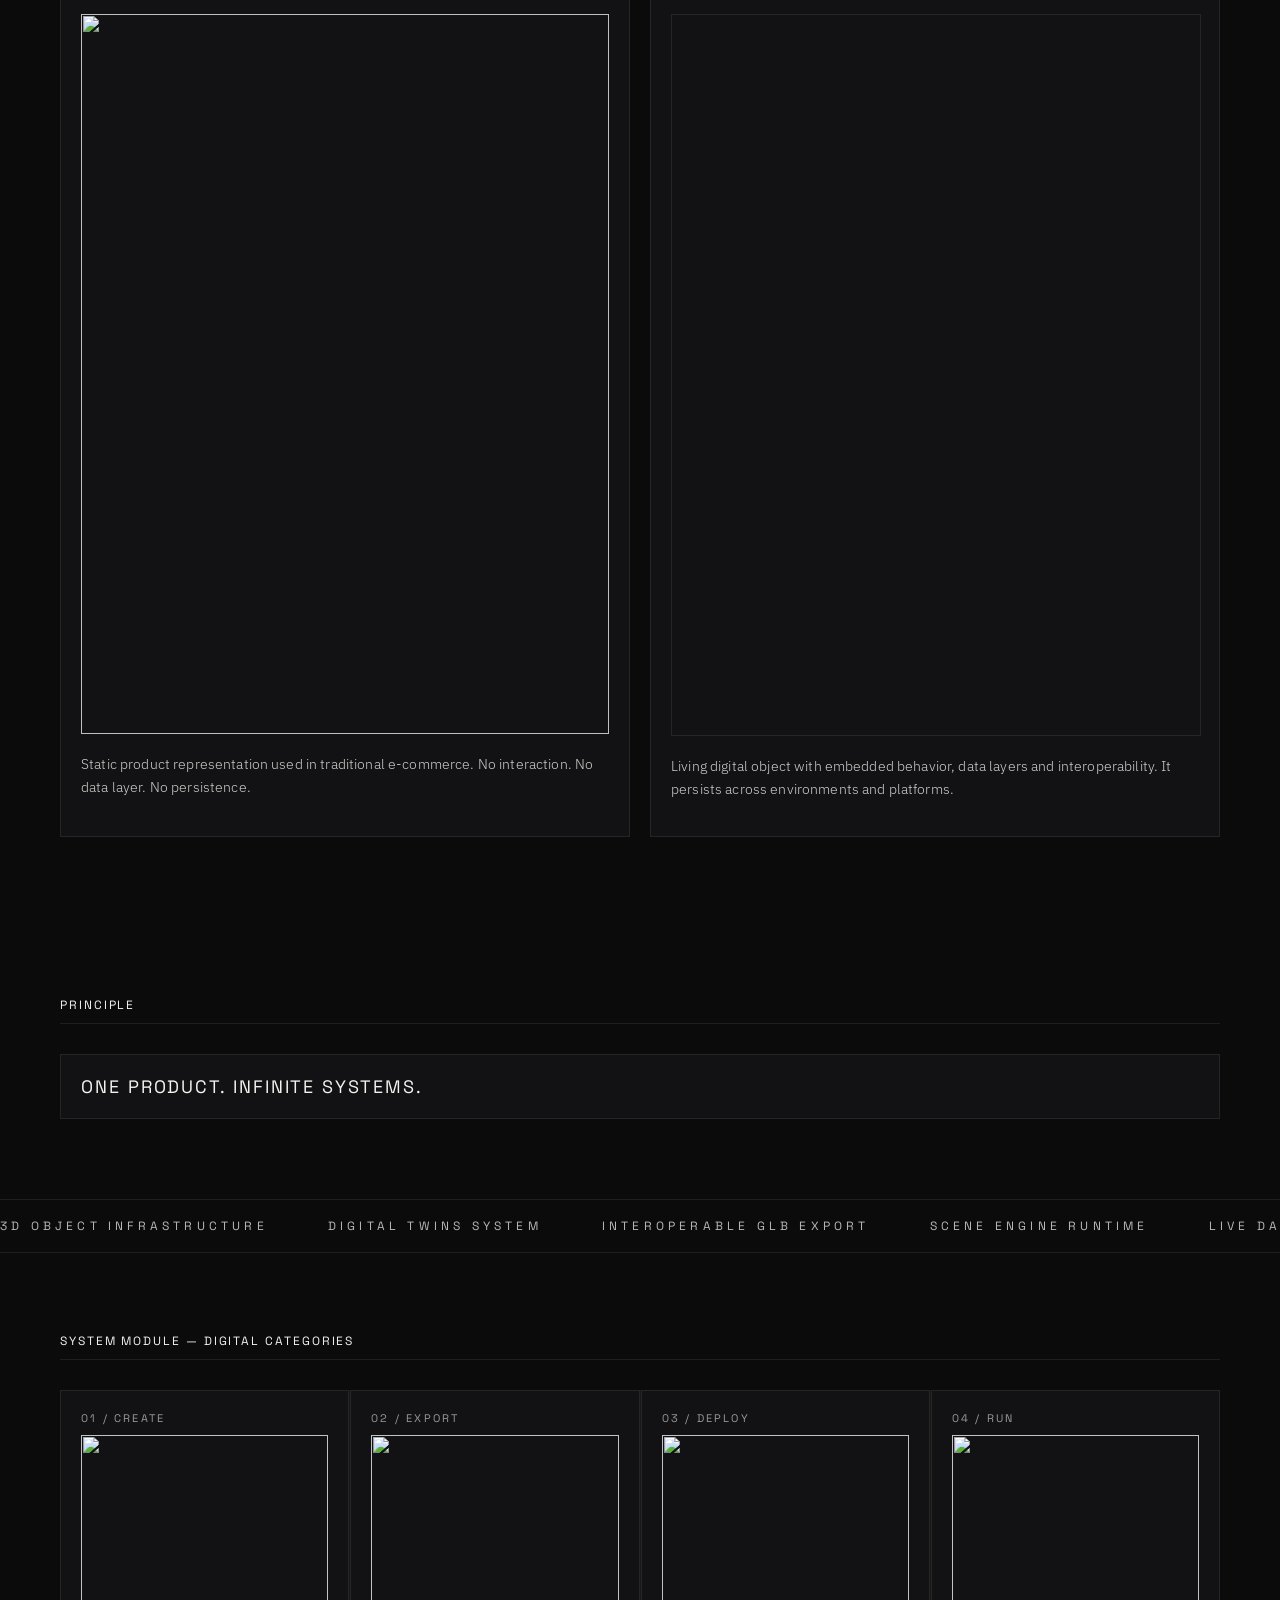
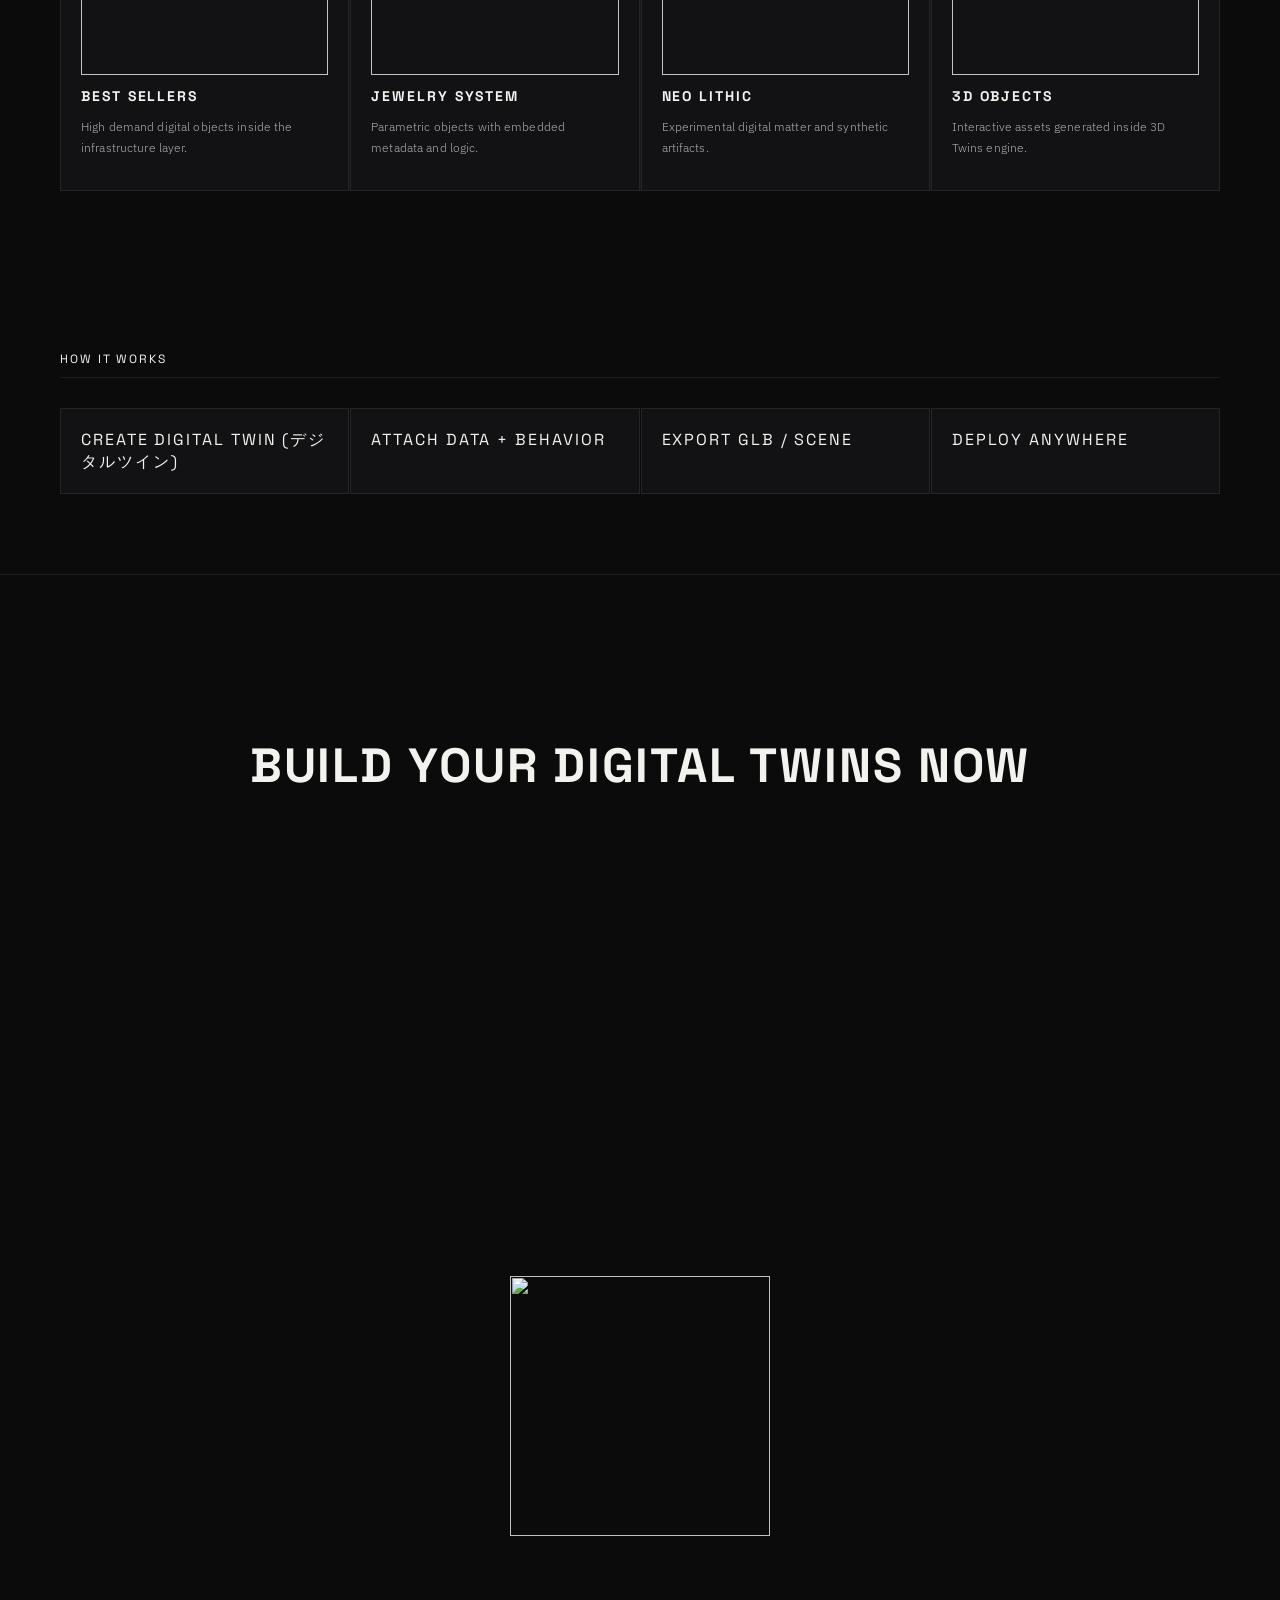
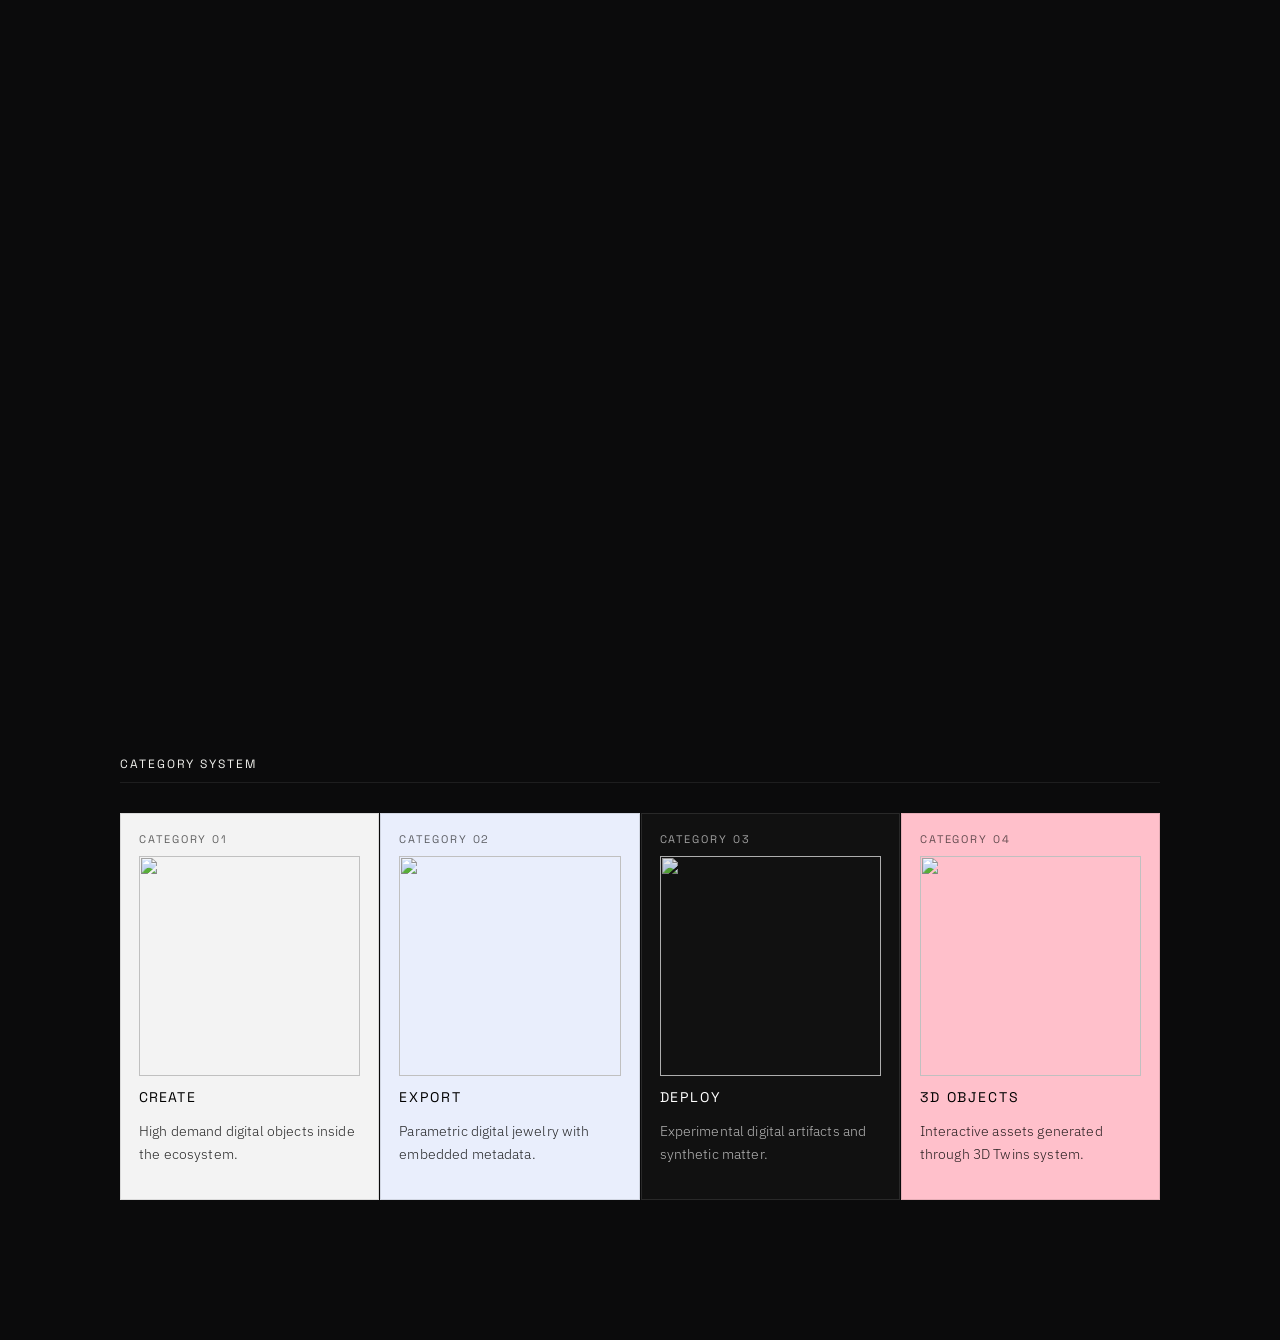
==== commit dabd4e4f: "Update 3dtwins.html" ====
--- a/3dtwins.html
+++ b/3dtwins.html
@@ -597,6 +597,42 @@
 </section>
 
   
+   <!-- SYSTEM COMPARISON -->
+<section class="section">
+  <div class="title">SYSTEM COMPARISON</div>
+
+  <div class="comparison">
+
+    <!-- 2D -->
+    <div class="card">
+      <div style="opacity:0.6;margin-bottom:10px;">2D COMMERCE</div>
+
+      <img src="https://demo.3dtwins.eu/webestatica.png"
+           style="width:100%;height:720px;object-fit:cover;">
+
+      <p>
+        Static product representation used in traditional e-commerce.
+        No interaction. No data layer. No persistence.
+      </p>
+    </div>
+
+    <!-- 3D -->
+    <div class="card">
+      <div style="opacity:0.6;margin-bottom:10px; color: light blue;">3D TWINS SYSTEM</div>
+
+      <iframe
+        src="https://scene.3dtwins.tech/?scene=aHR0cHM6Ly9wcm9kdWN0LjNkdHdpbnMudGVjaC8/[base64]"
+        frameborder="0">
+      </iframe>
+
+      <p>
+        Living digital object with embedded behavior, data layers and interoperability.
+        It persists across environments and platforms.
+      </p>
+    </div>
+
+  </div>
+</section>
 
 
   
@@ -693,51 +729,6 @@
 </section>
 
 
-
-
-
-
-
-   <!-- SYSTEM COMPARISON -->
-<section class="section">
-  <div class="title">SYSTEM COMPARISON</div>
-
-  <div class="comparison">
-
-    <!-- 2D -->
-    <div class="card">
-      <div style="opacity:0.6;margin-bottom:10px;">2D COMMERCE</div>
-
-      <img src="https://demo.3dtwins.eu/webestatica.png"
-           style="width:100%;height:720px;object-fit:cover;">
-
-      <p>
-        Static product representation used in traditional e-commerce.
-        No interaction. No data layer. No persistence.
-      </p>
-    </div>
-
-    <!-- 3D -->
-    <div class="card">
-      <div style="opacity:0.6;margin-bottom:10px; color: light blue;">3D TWINS SYSTEM</div>
-
-      <iframe
-        src="https://scene.3dtwins.tech/?scene=aHR0cHM6Ly9wcm9kdWN0LjNkdHdpbnMudGVjaC8/[base64]"
-        frameborder="0">
-      </iframe>
-
-      <p>
-        Living digital object with embedded behavior, data layers and interoperability.
-        It persists across environments and platforms.
-      </p>
-    </div>
-
-  </div>
-</section>
-
-
-  
-
 <!-- HOW IT WORKS -->
 <section class="section">
   <div class="title">HOW IT WORKS</div>
@@ -755,6 +746,51 @@
 </section>
 
 
+  
+<section class="system-scroll-section">
+  
+  <div class="system-sticky">
+
+<div class="system-object">
+  <!-- STATIC PRODUCT -->
+  <img
+    class="system-img-product"
+    src="https://demo.3dtwins.eu/3DTWINS_THEFUTURE_IS_NOW.png"
+  >
+
+  <!-- LIVE SCENE -->
+  <div class="system-scene-layer">
+
+    <iframe
+      class="system-scene-frame"
+      loading="lazy"
+      frameborder="0"
+      allowfullscreen>
+    </iframe>
+
+  </div>
+
+</div>
+
+    <div class="system-node node-1">METADATA</div>
+    <div class="system-node node-2">PAYMENT</div>
+    <div class="system-node node-3">RUNTIME</div>
+    <div class="system-node node-4">SCENE</div>
+    <div class="system-node node-5">QR</div>
+    <div class="system-node node-6">BEHAVIOR</div>
+    <div class="system-node node-7">INTEROPERABILITY</div>
+
+    <div class="system-line line-1"></div>
+    <div class="system-line line-2"></div>
+    <div class="system-line line-3"></div>
+    <div class="system-line line-4"></div>
+    <div class="system-line line-5"></div>
+    <div class="system-line line-6"></div>
+    <div class="system-line line-7"></div>
+
+  </div>
+
+</section>
 
 <section id="shopify-section-category" class="section" style="background:#f3efeA0;">
 
@@ -873,51 +909,6 @@
 
   
   
-<section class="system-scroll-section">
-  
-  <div class="system-sticky">
-
-<div class="system-object">
-  <!-- STATIC PRODUCT -->
-  <img
-    class="system-img-product"
-    src="https://demo.3dtwins.eu/3DTWINS_THEFUTURE_IS_NOW.png"
-  >
-
-  <!-- LIVE SCENE -->
-  <div class="system-scene-layer">
-
-    <iframe
-      class="system-scene-frame"
-      loading="lazy"
-      frameborder="0"
-      allowfullscreen>
-    </iframe>
-
-  </div>
-
-</div>
-
-    <div class="system-node node-1">METADATA</div>
-    <div class="system-node node-2">PAYMENT</div>
-    <div class="system-node node-3">RUNTIME</div>
-    <div class="system-node node-4">SCENE</div>
-    <div class="system-node node-5">QR</div>
-    <div class="system-node node-6">BEHAVIOR</div>
-    <div class="system-node node-7">INTEROPERABILITY</div>
-
-    <div class="system-line line-1"></div>
-    <div class="system-line line-2"></div>
-    <div class="system-line line-3"></div>
-    <div class="system-line line-4"></div>
-    <div class="system-line line-5"></div>
-    <div class="system-line line-6"></div>
-    <div class="system-line line-7"></div>
-
-  </div>
-
-</section>
-  
 <script type="module">
 
 import {
@@ -956,18 +947,11 @@
 
 });
 
-/* =========================
-   🔥 FIX CRÍTICO (NO ROMPE NADA)
-   evita el salto inicial del primer render
-========================= */
 
 requestAnimationFrame(() => {
   tl.seek(0, { suppressEvents: true });
 });
 
-/* =========================
-   STEP 1 — PRODUCT EMERGENCE
-========================= */
 
 tl.add('.system-object', {
 
@@ -980,10 +964,6 @@
 
 });
 
-/* =========================
-   STEP 2 — TRANSITION TO LIVE SCENE
-========================= */
-
 tl.add(productImg, {
 
   opacity: [1, 0],
@@ -1008,9 +988,6 @@
 
 });
 
-/* =========================
-   STEP 3 — LIVE SCENE APPEARS
-========================= */
 
 tl.add(sceneLayer, {
 
@@ -1022,9 +999,6 @@
 
 }, '-=500');
 
-/* =========================
-   STEP 4 — SYSTEM DEPLOYMENT
-========================= */
 
 tl.add('.system-line', {
 
@@ -1051,9 +1025,6 @@
 
 }, '-=950');
 
-/* =========================
-   FLOAT SYSTEM
-========================= */
 
 animate('.system-object', {
 
@@ -1068,9 +1039,6 @@
 
 });
 
-/* =========================
-   NODE FLOAT
-========================= */
 
 animate('.system-node', {
 
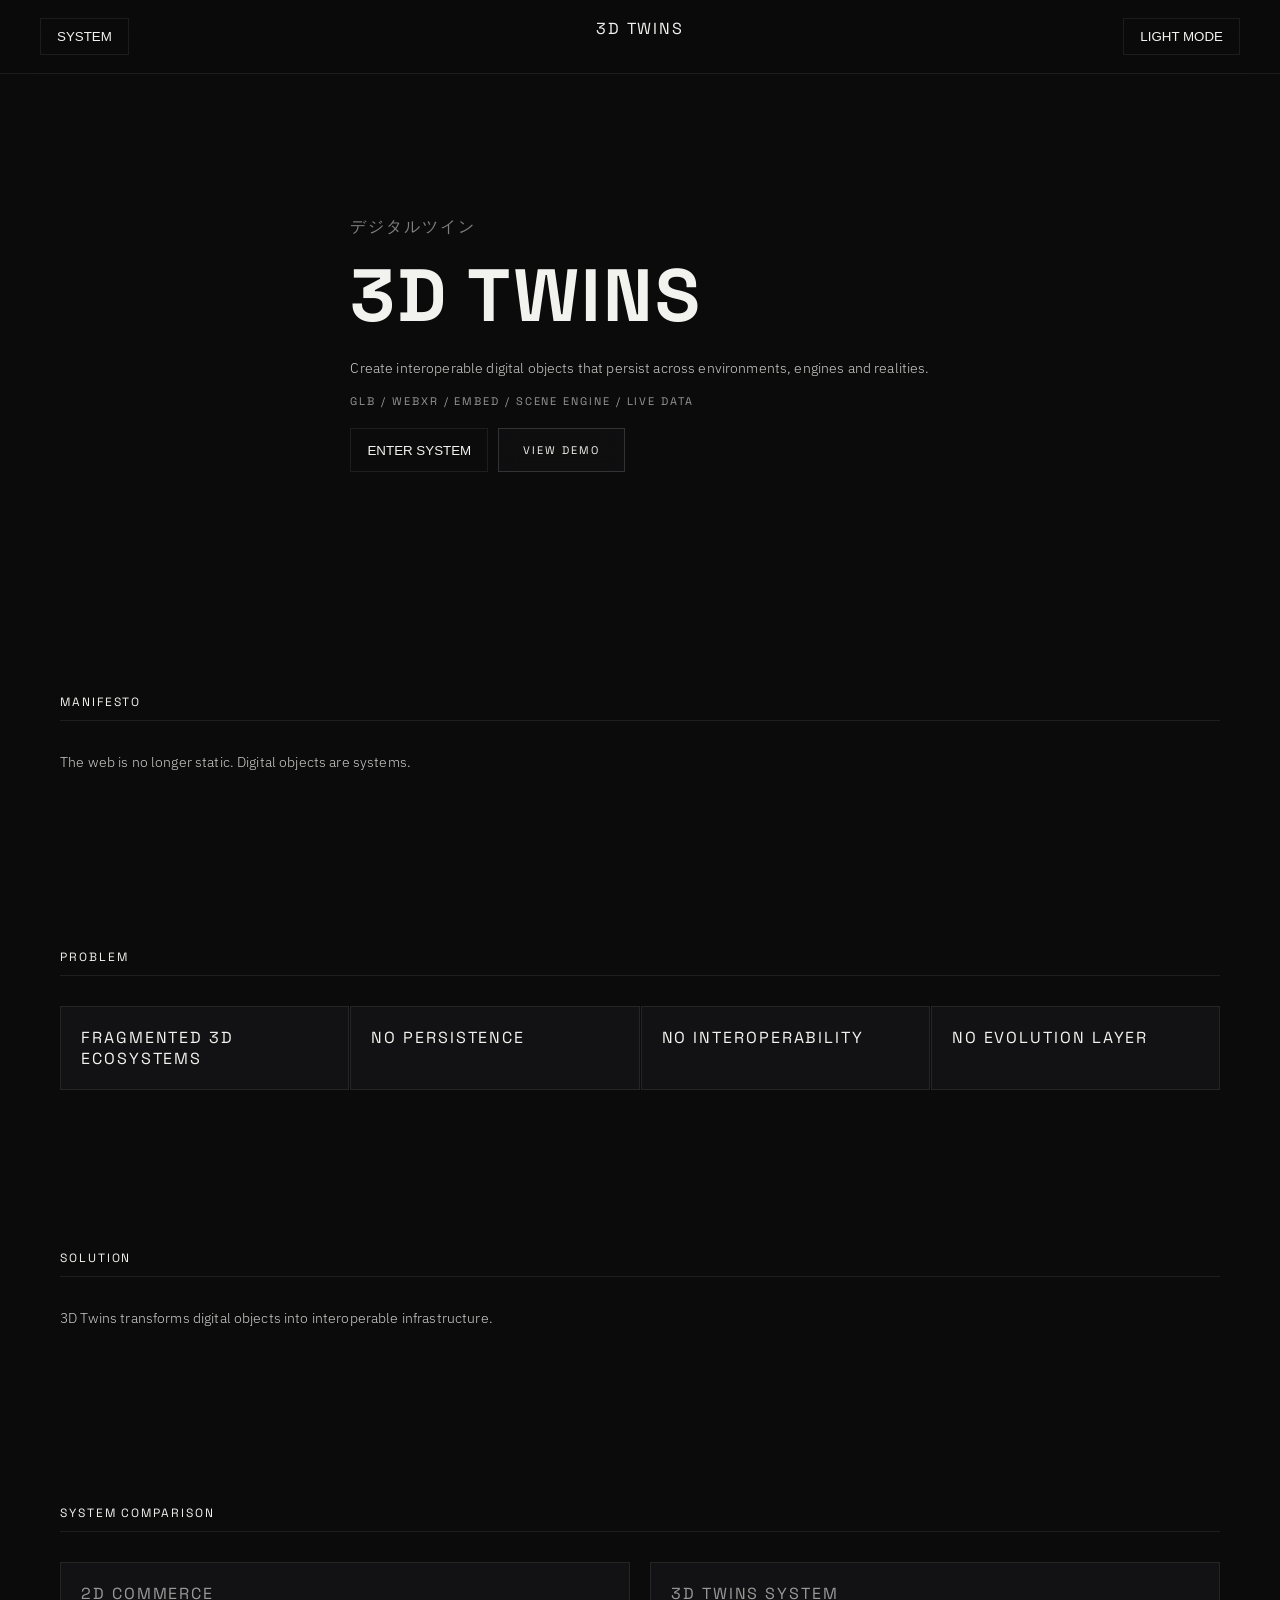
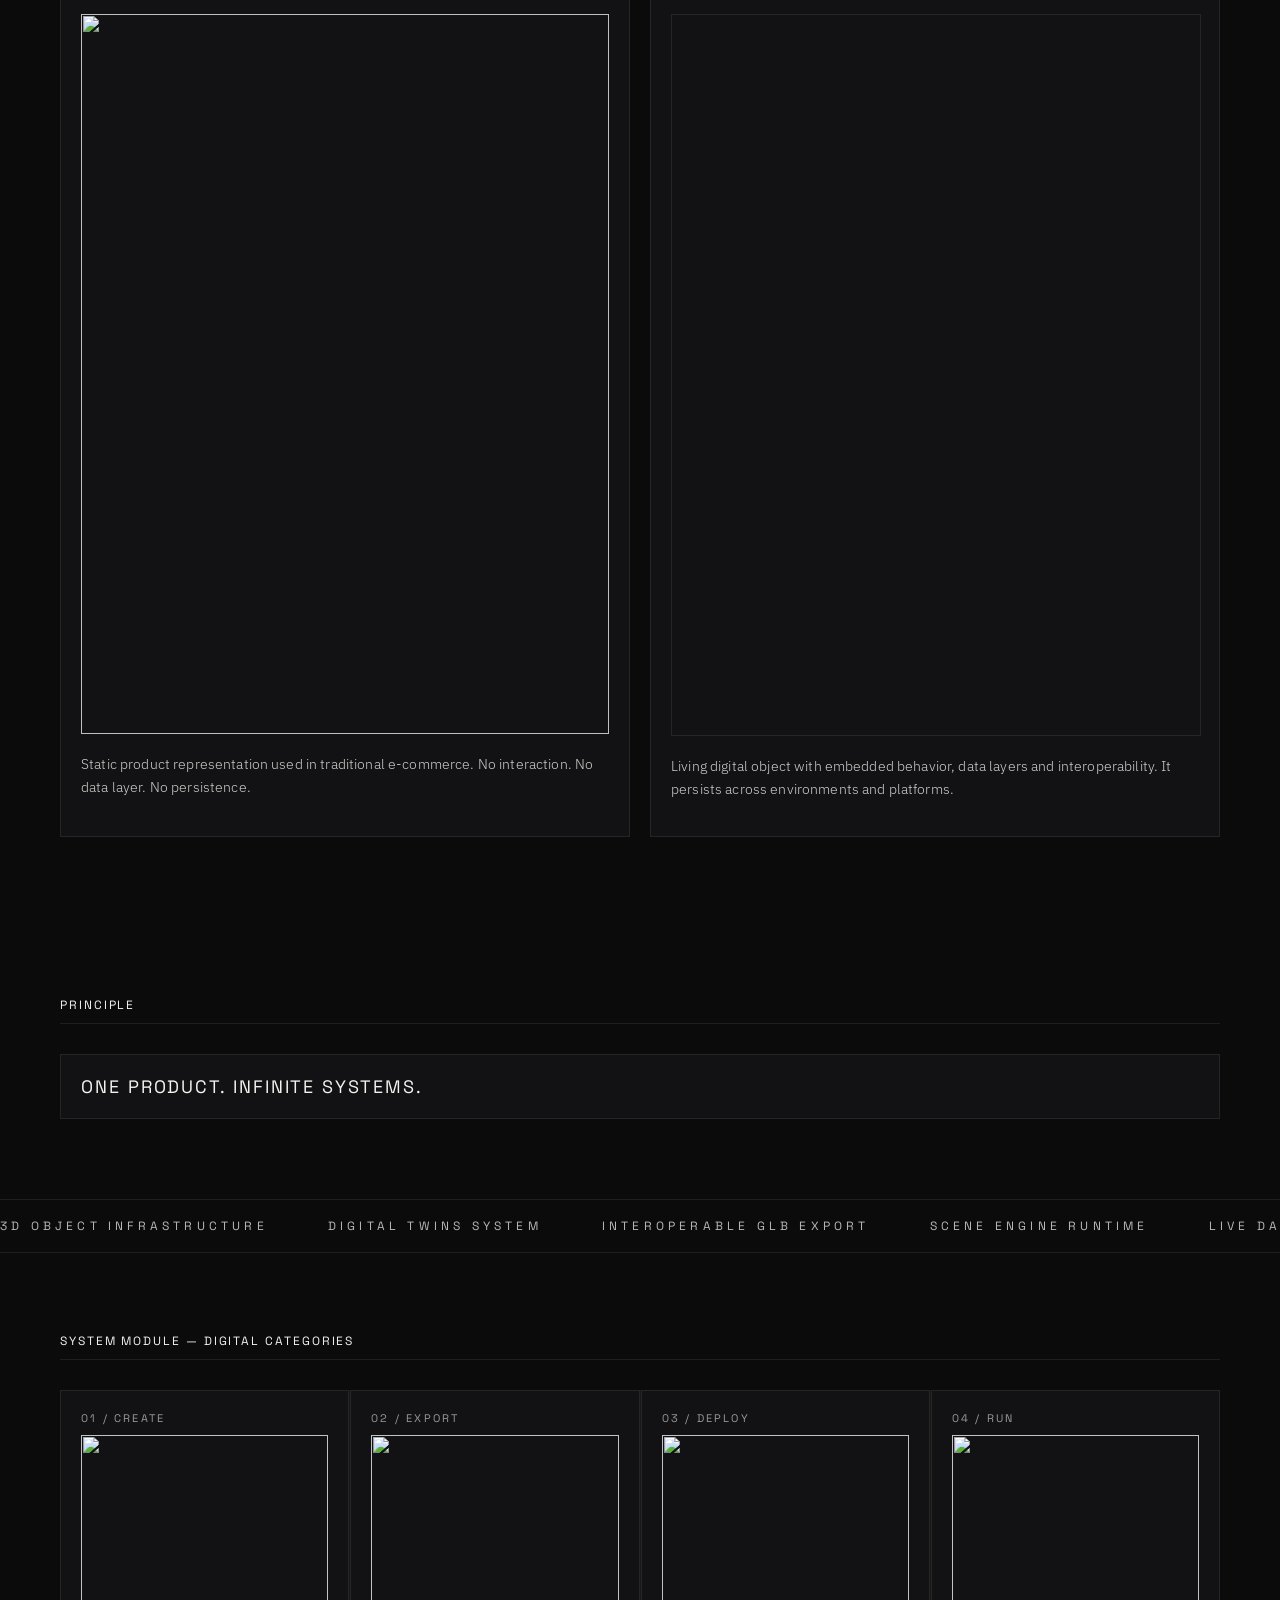
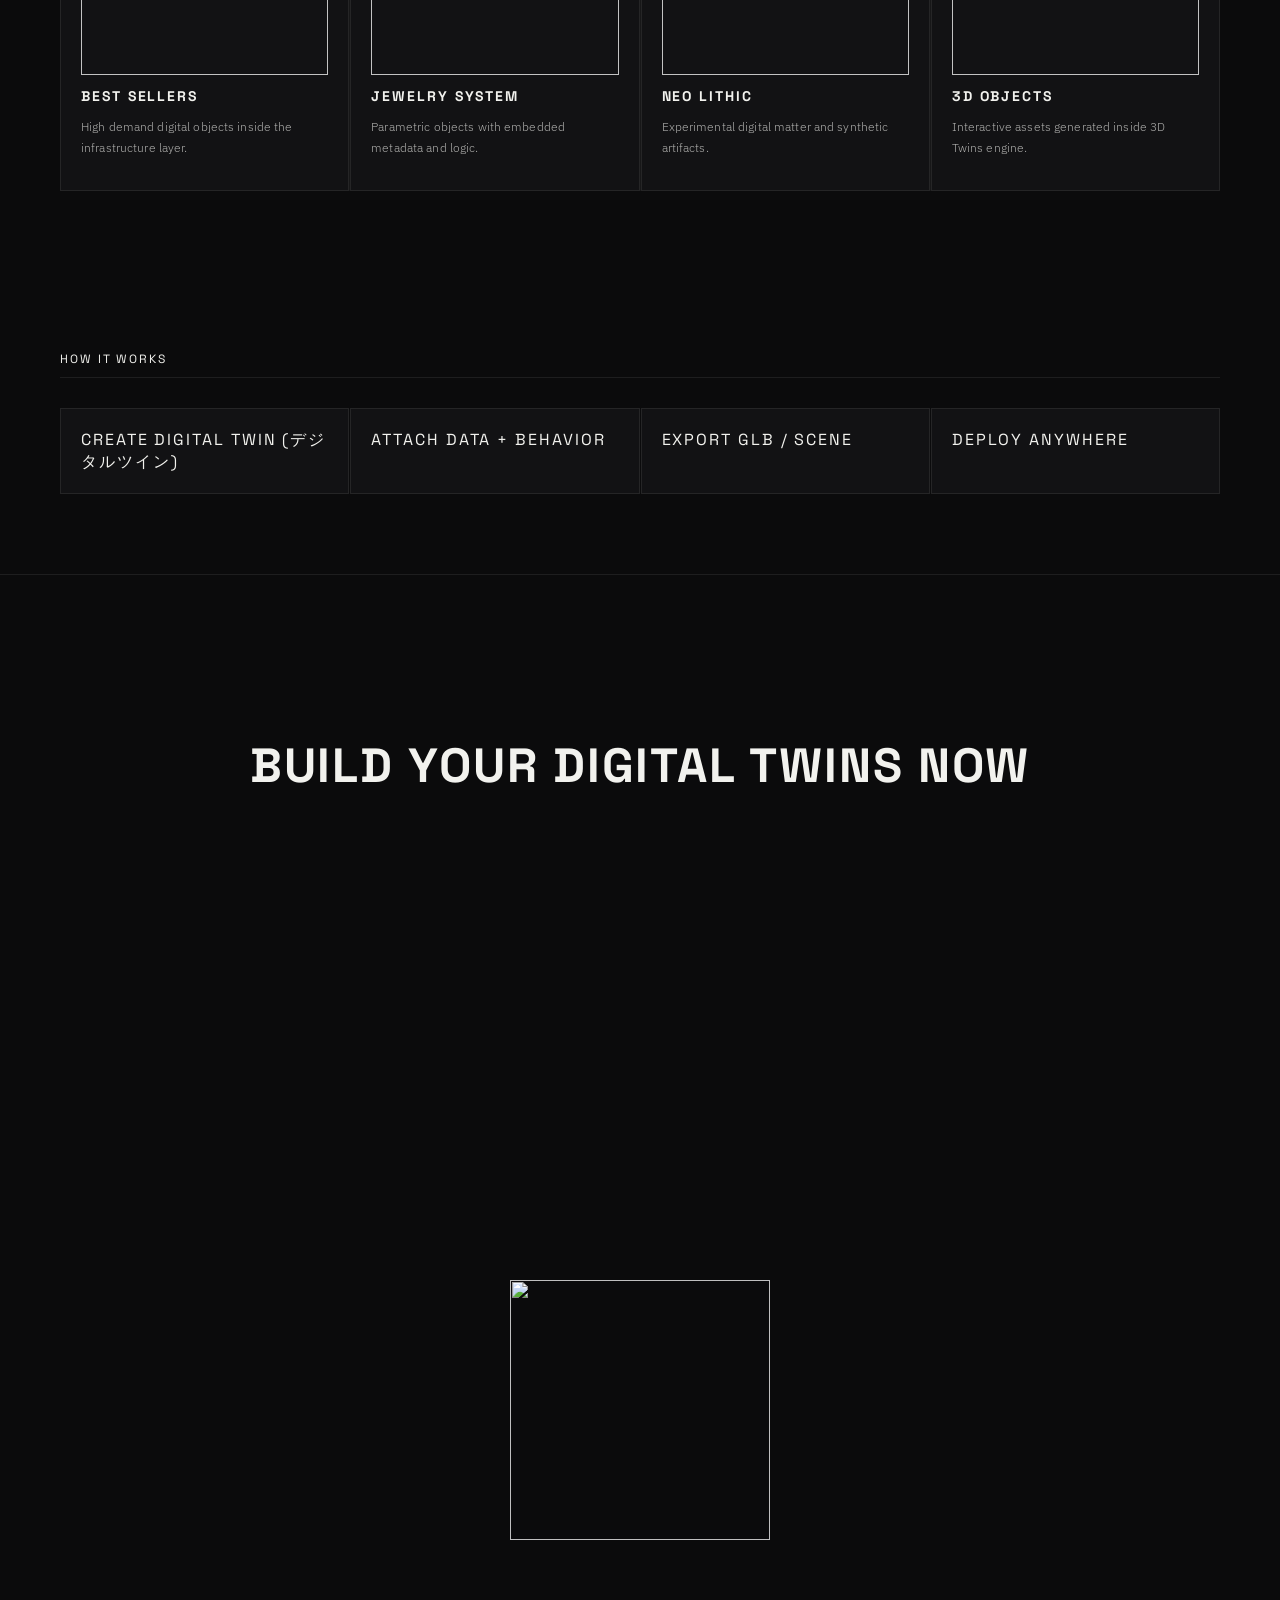
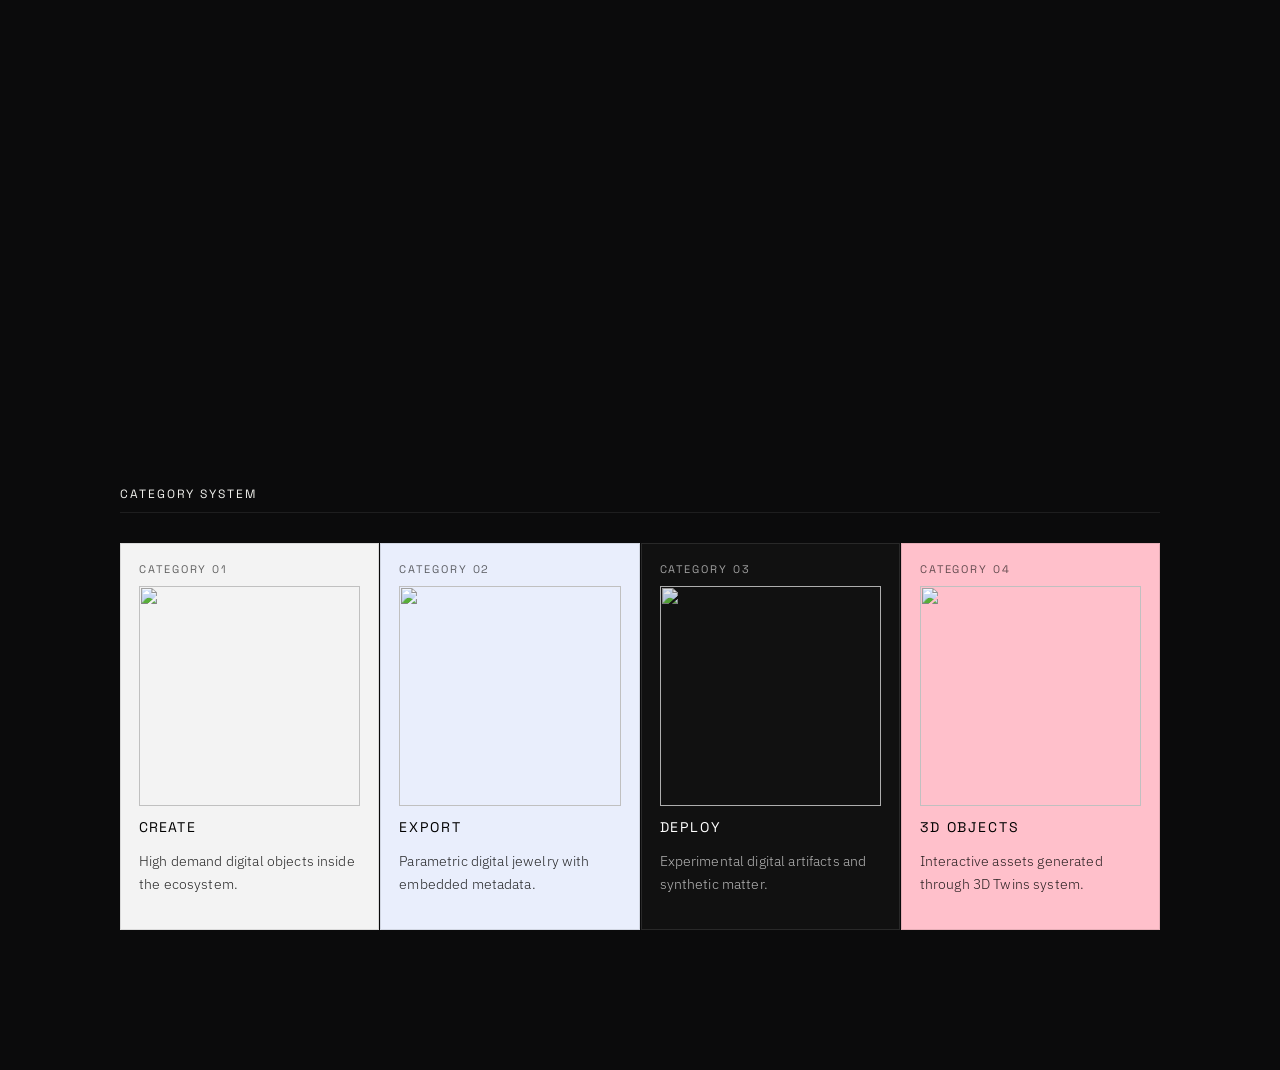
==== commit 4f4d3e39: "Update 3dtwins.html" ====
--- a/3dtwins.html
+++ b/3dtwins.html
@@ -328,7 +328,7 @@
    SYSTEM CORE (FIXED CLEAN)
 ========================= */
 .system-scroll-section{
-  height: 140vh;
+  height: 110vh;
   position:relative;
     overflow:hidden;
    scroll-snap-align: start;
@@ -355,7 +355,7 @@
 .system-sticky{
   position:sticky;
   top: 0px; /* 👈 clave */
-  height: 100vh;
+  height: 101vh;
   overflow:hidden;
   display:flex;
   align-items:center;
@@ -411,14 +411,7 @@
   pointer-events:auto;
 }
 
-.system-intro{
-  position:absolute;
-  font-size:22px;
-  letter-spacing:0.35em;
-  opacity:0.6;
-
-  transform: translateY(20px);
-}
+
 /* =========================
    NODES
 ========================= */
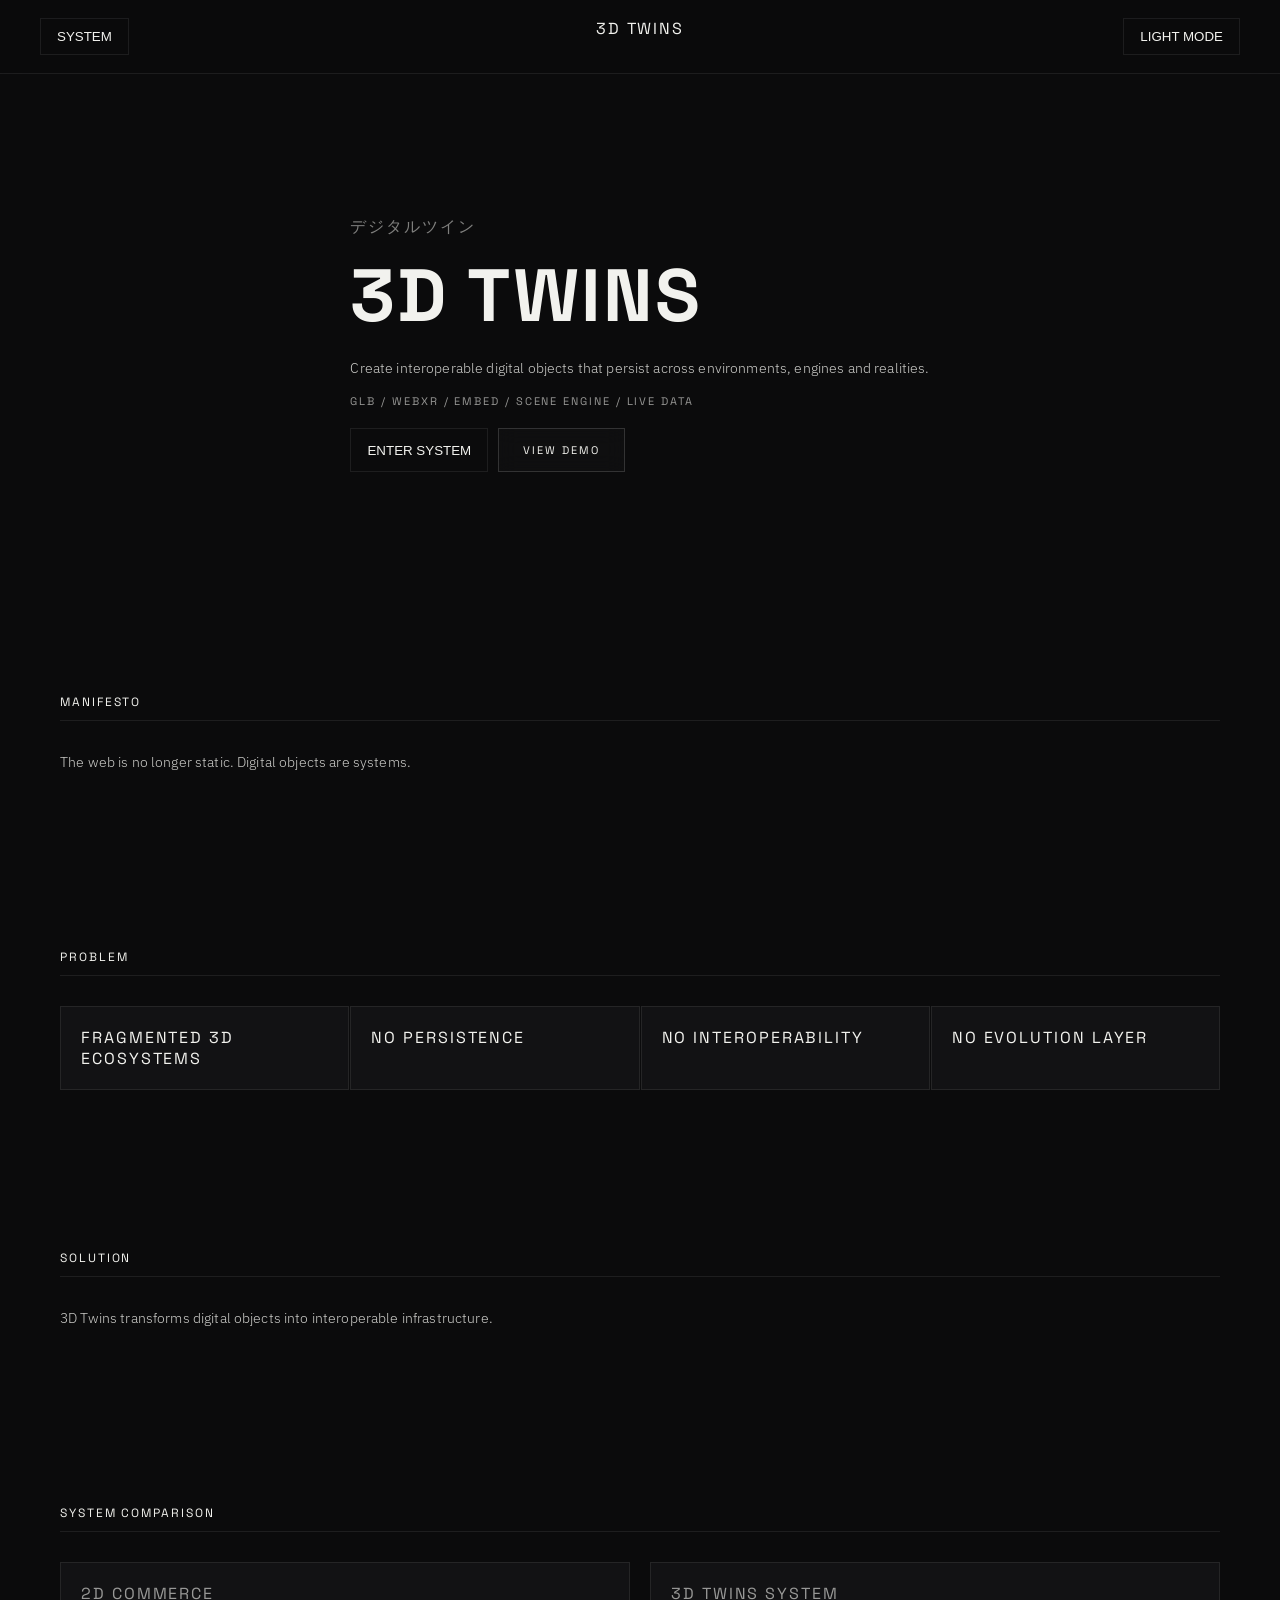
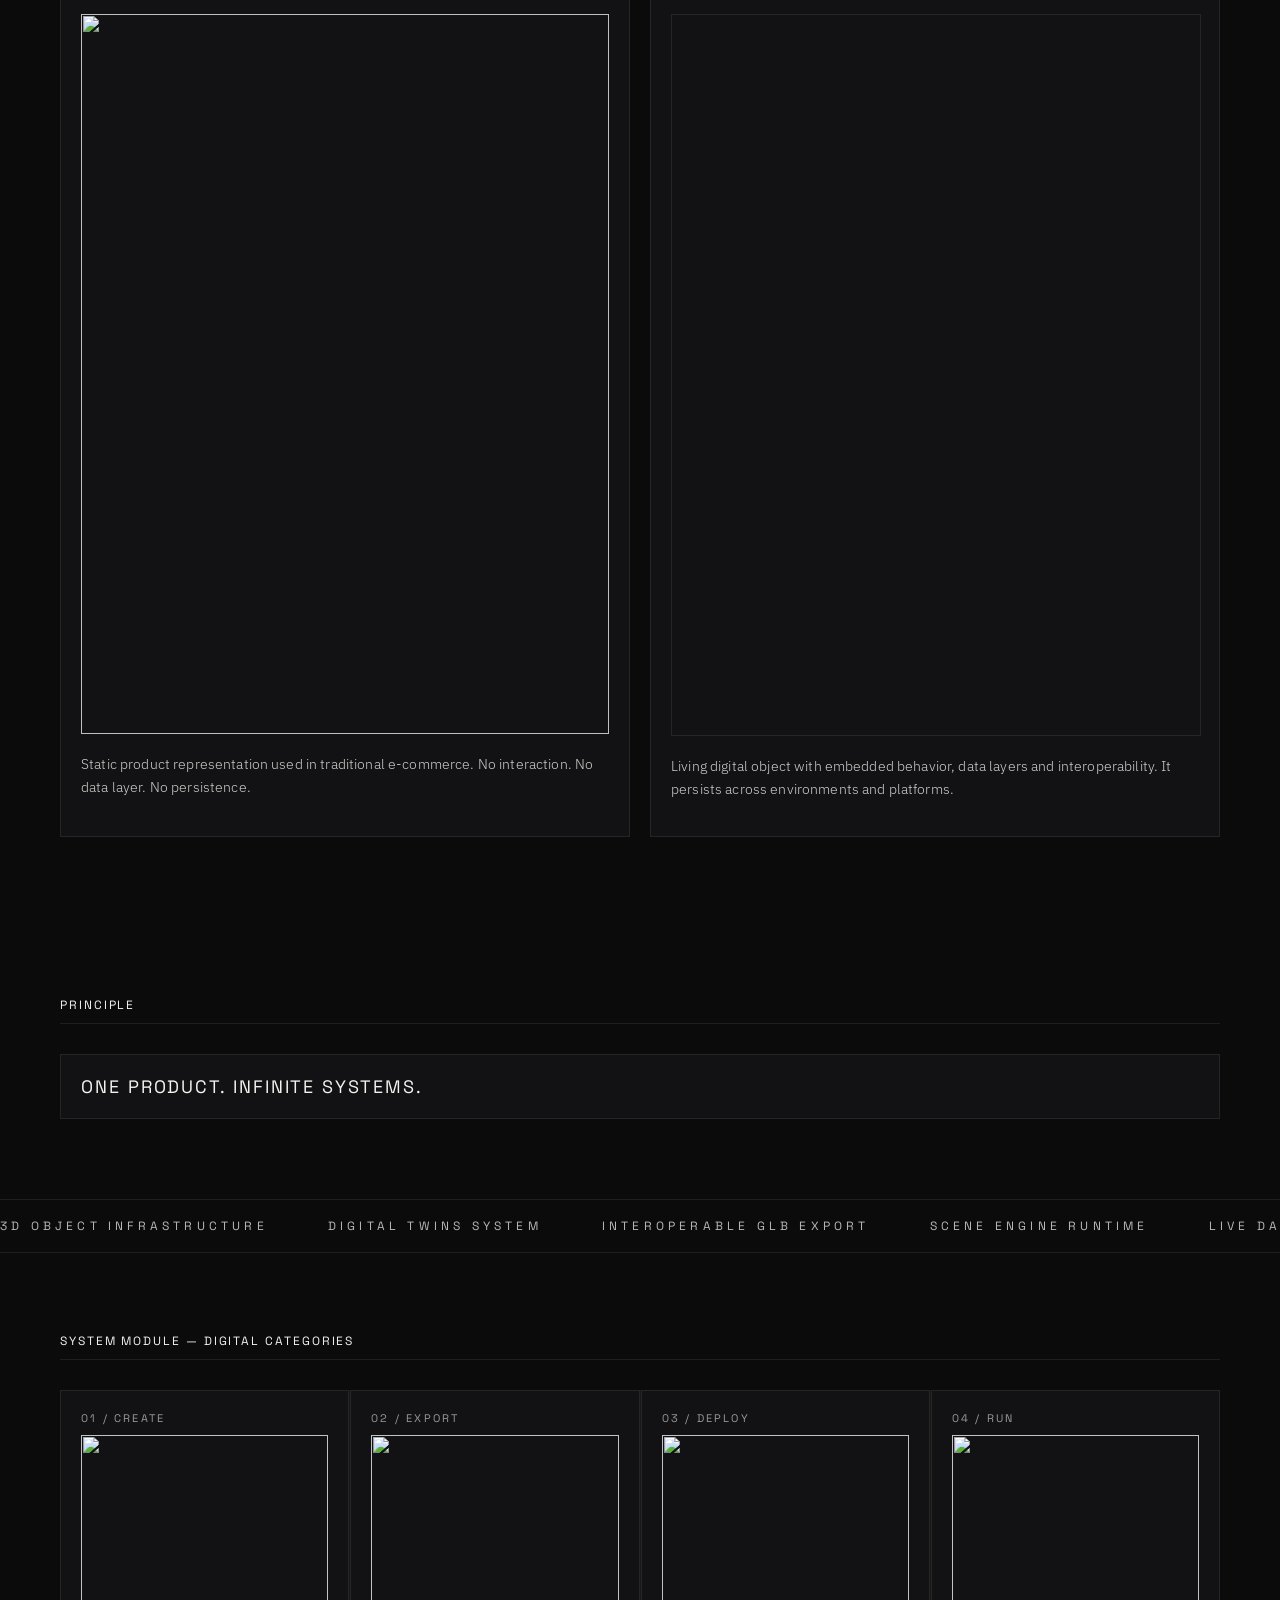
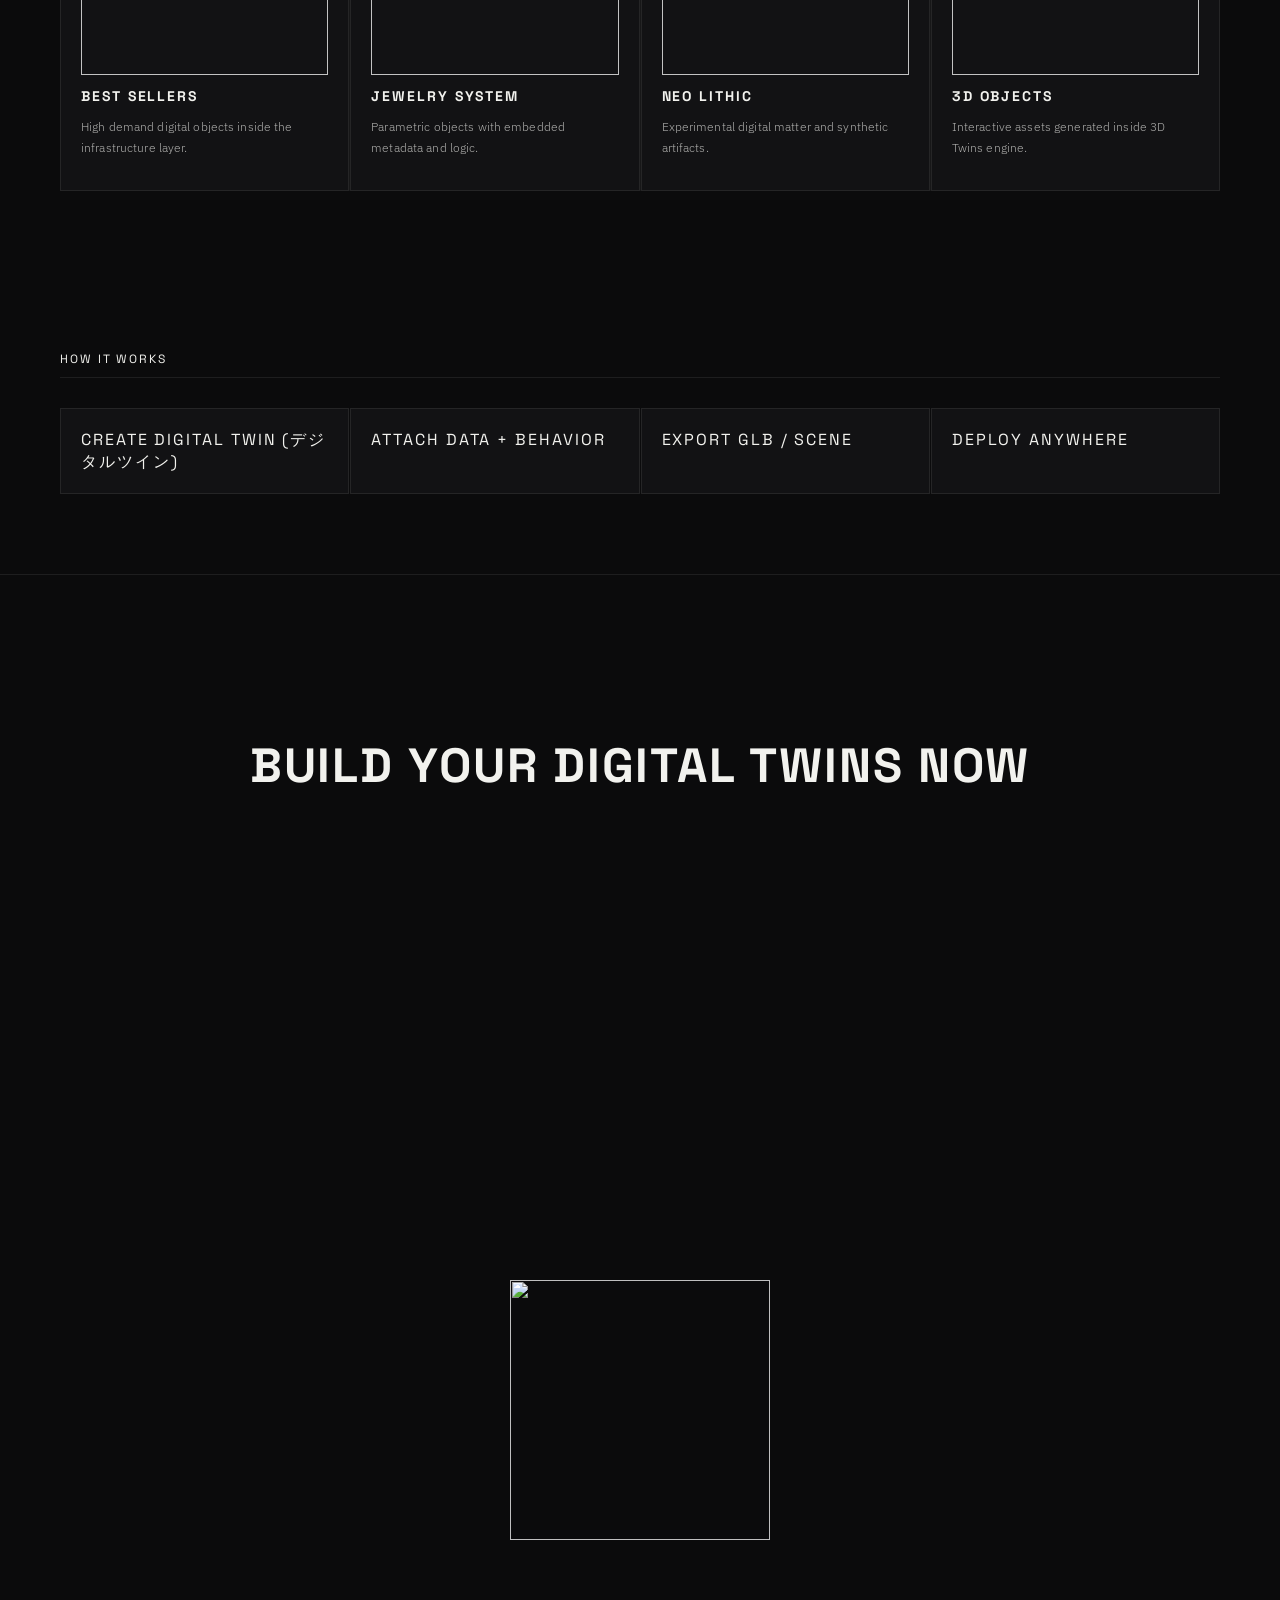
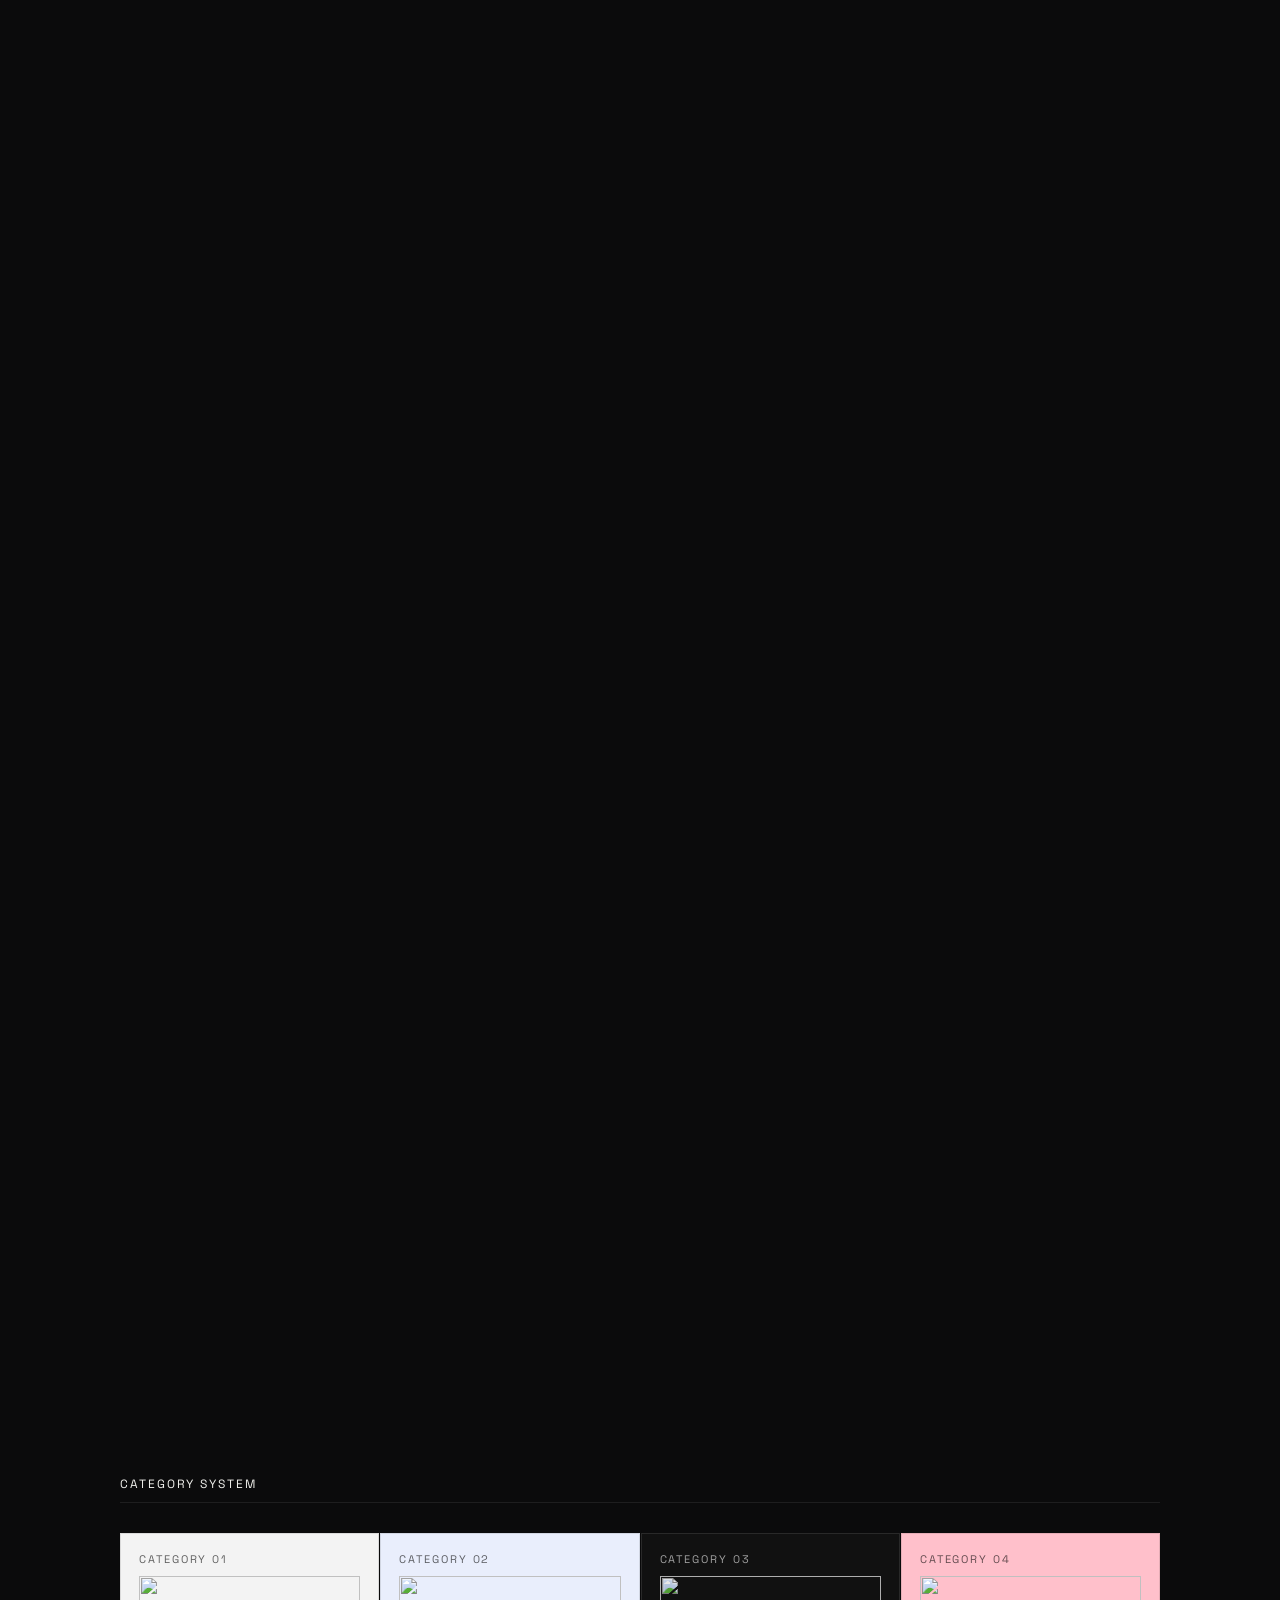
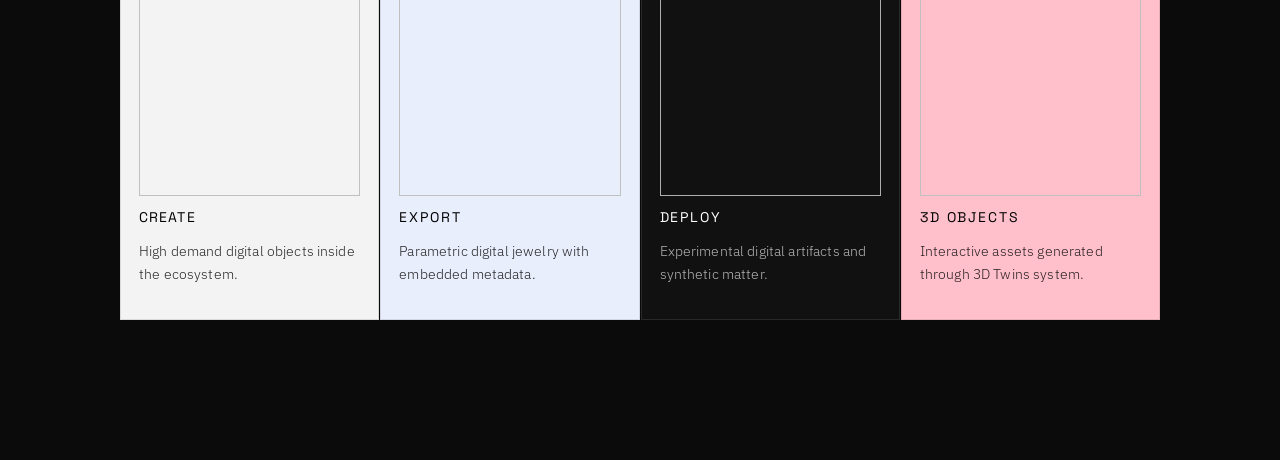
==== commit 9f3a8b92: "Update 3dtwins.html" ====
--- a/3dtwins.html
+++ b/3dtwins.html
@@ -328,7 +328,7 @@
    SYSTEM CORE (FIXED CLEAN)
 ========================= */
 .system-scroll-section{
-  height: 110vh;
+  height: 220vh;
   position:relative;
     overflow:hidden;
    scroll-snap-align: start;
@@ -748,7 +748,7 @@
   <!-- STATIC PRODUCT -->
   <img
     class="system-img-product"
-    src="https://demo.3dtwins.eu/3DTWINS_THEFUTURE_IS_NOW.png"
+    src="https://demo.3dtwins.eu/webestatica.png"
   >
 
   <!-- LIVE SCENE -->
@@ -931,7 +931,7 @@
 
   autoplay: onScroll({
     target: '.system-scroll-section',
-  enter: 'top top',
+ enter: 'top 95%',
     leave: 'bottom bottom',
     sync: 0.7,
     debug: false
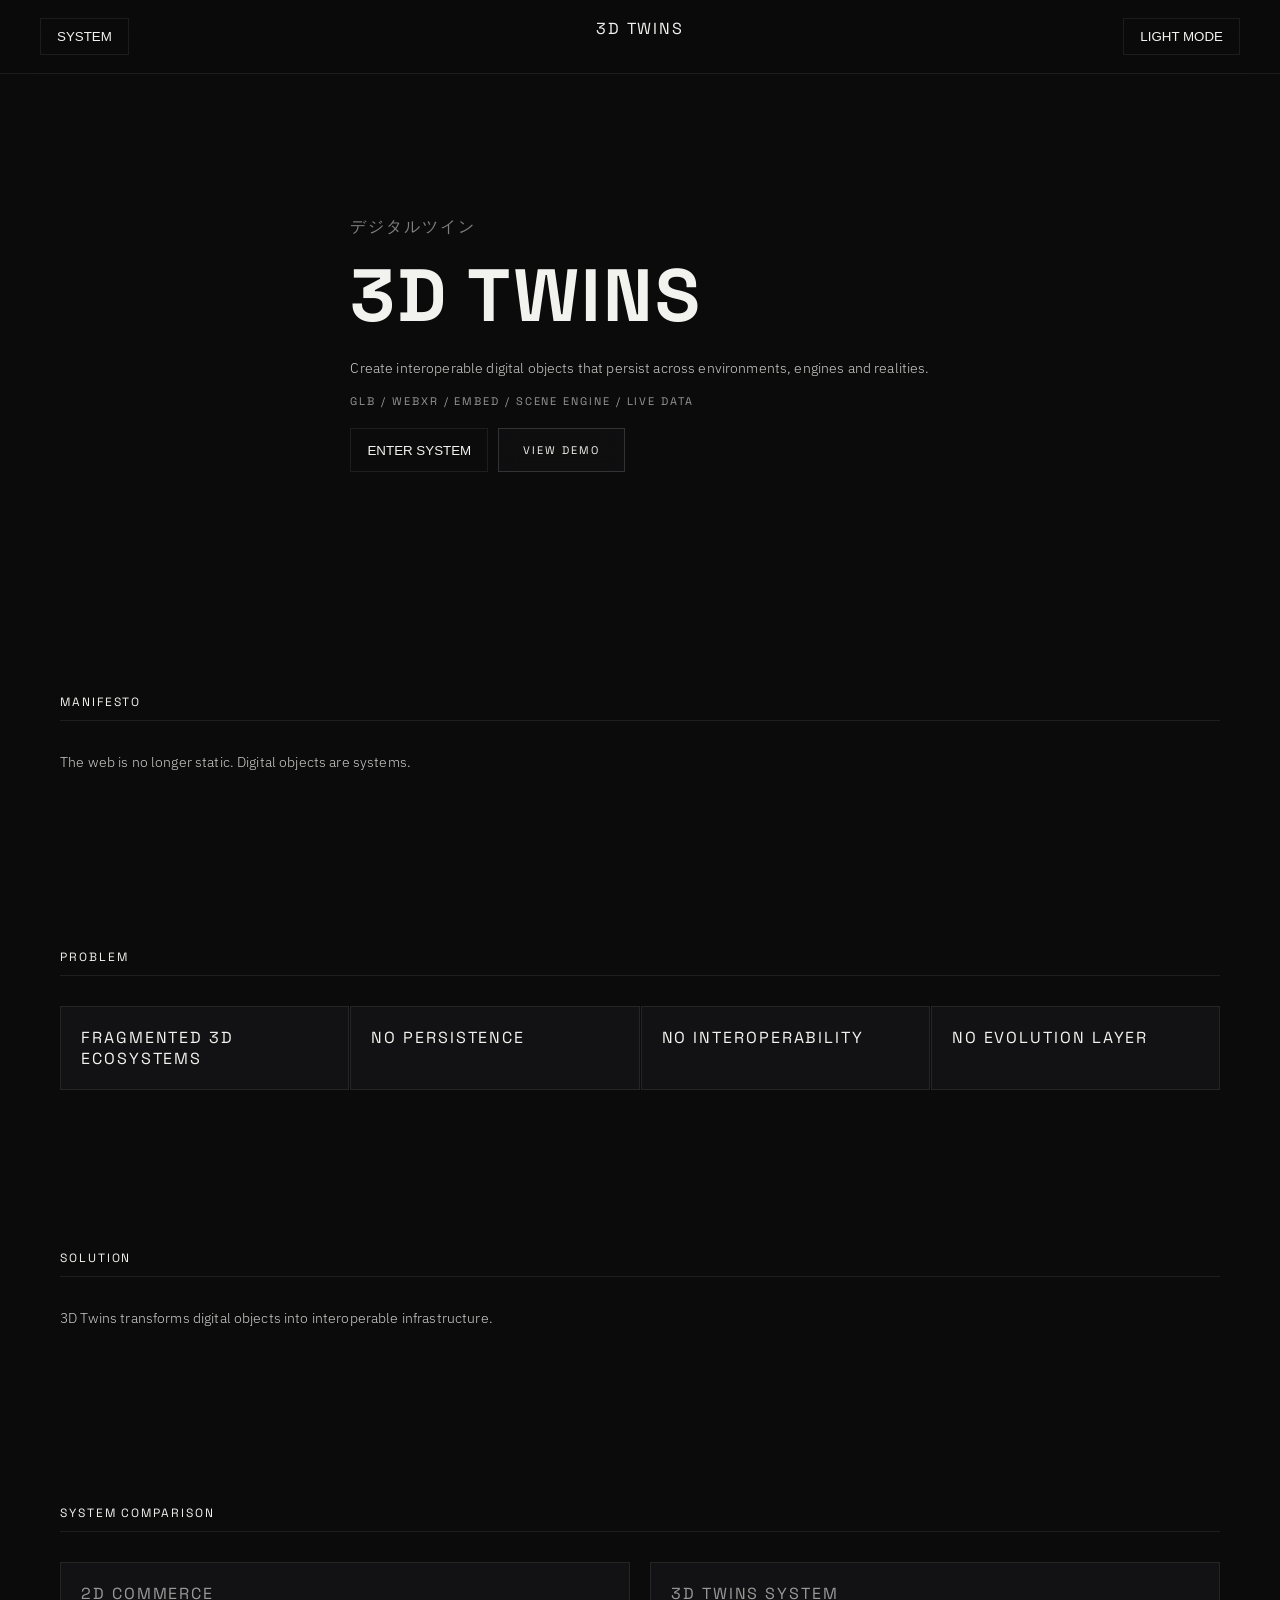
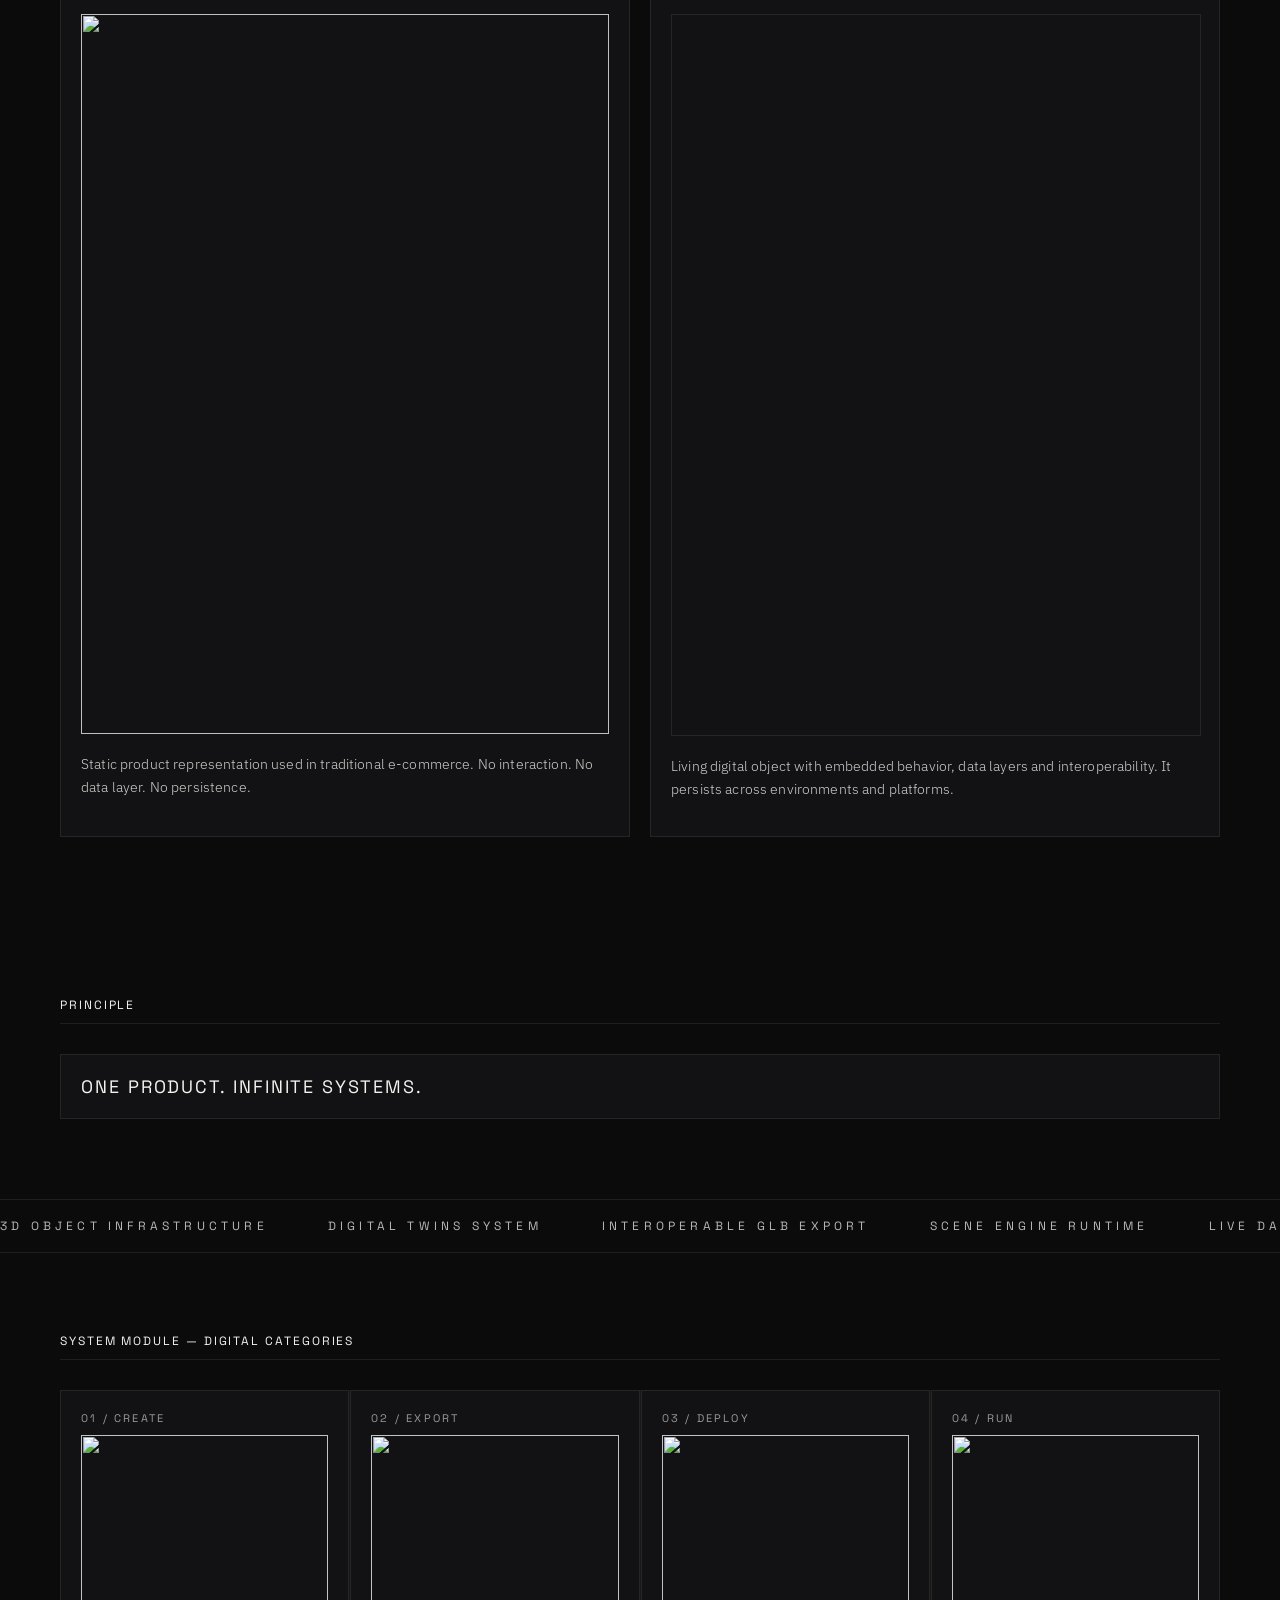
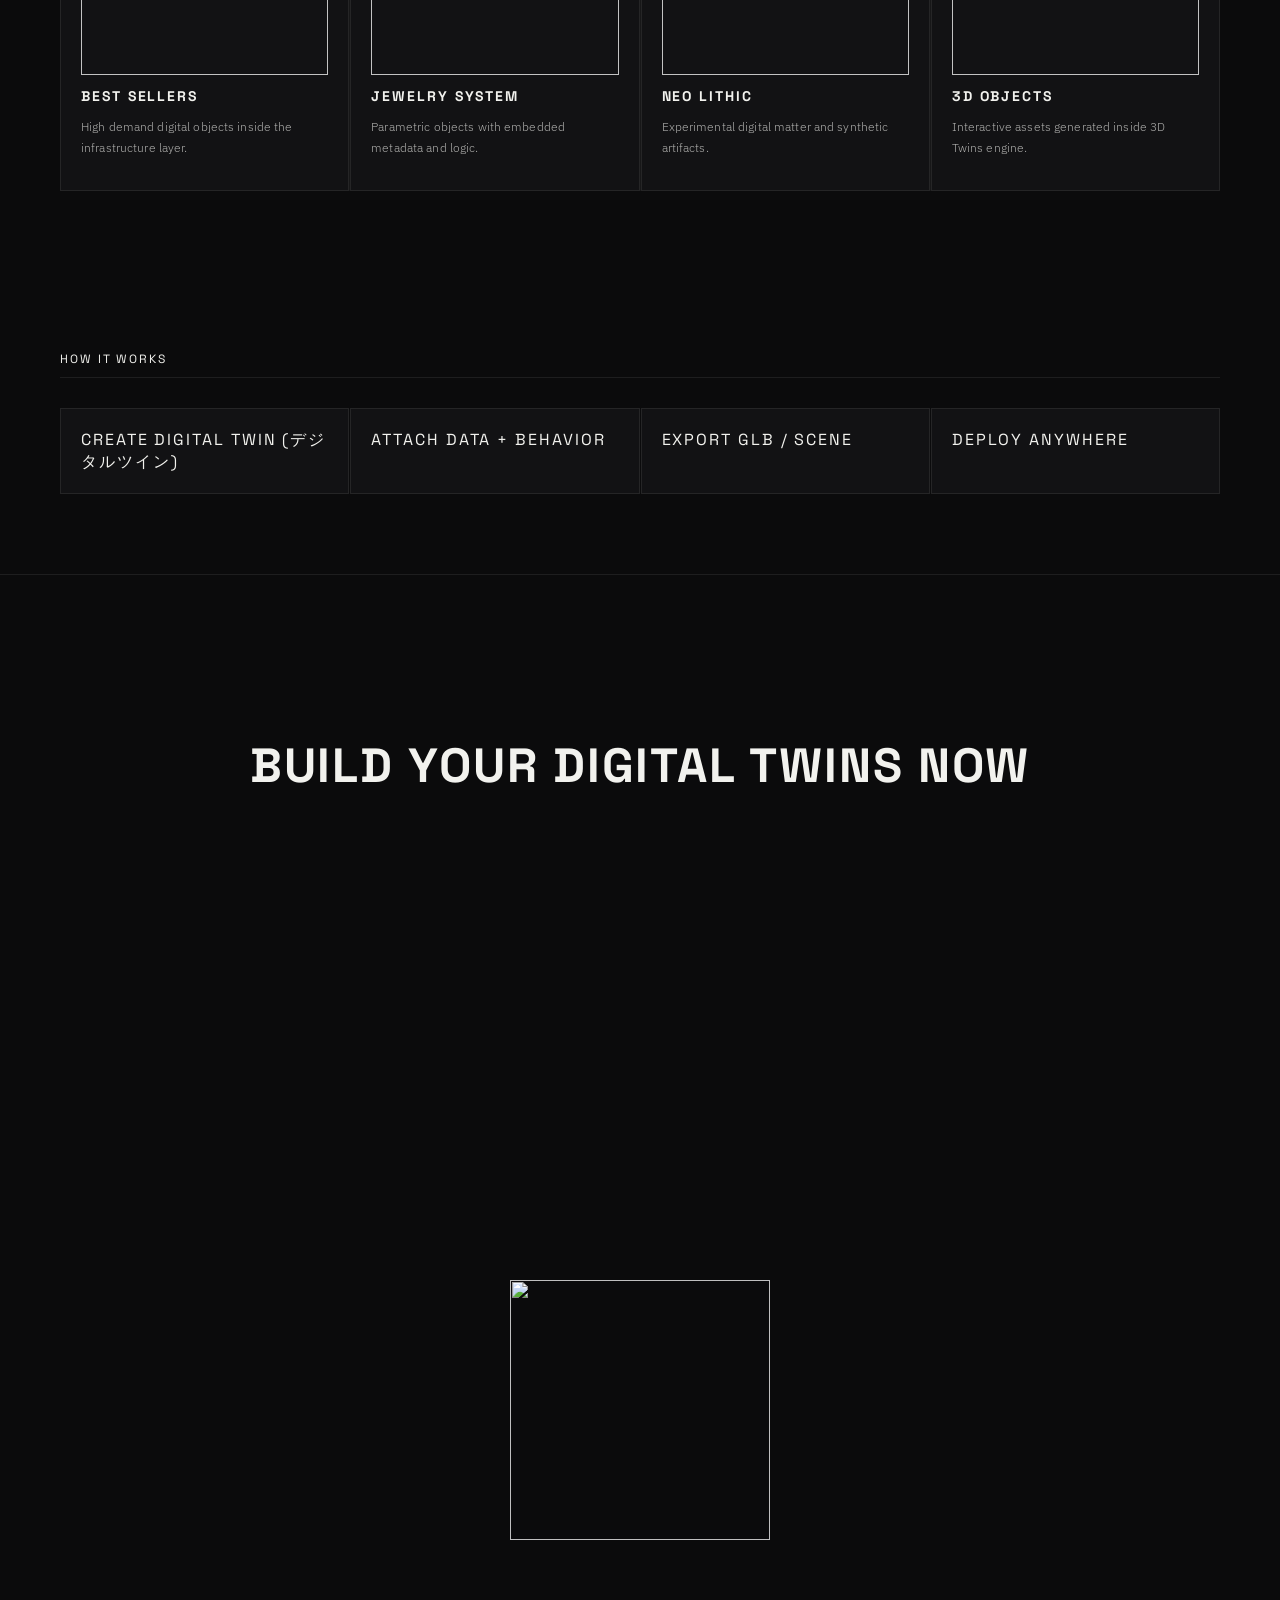
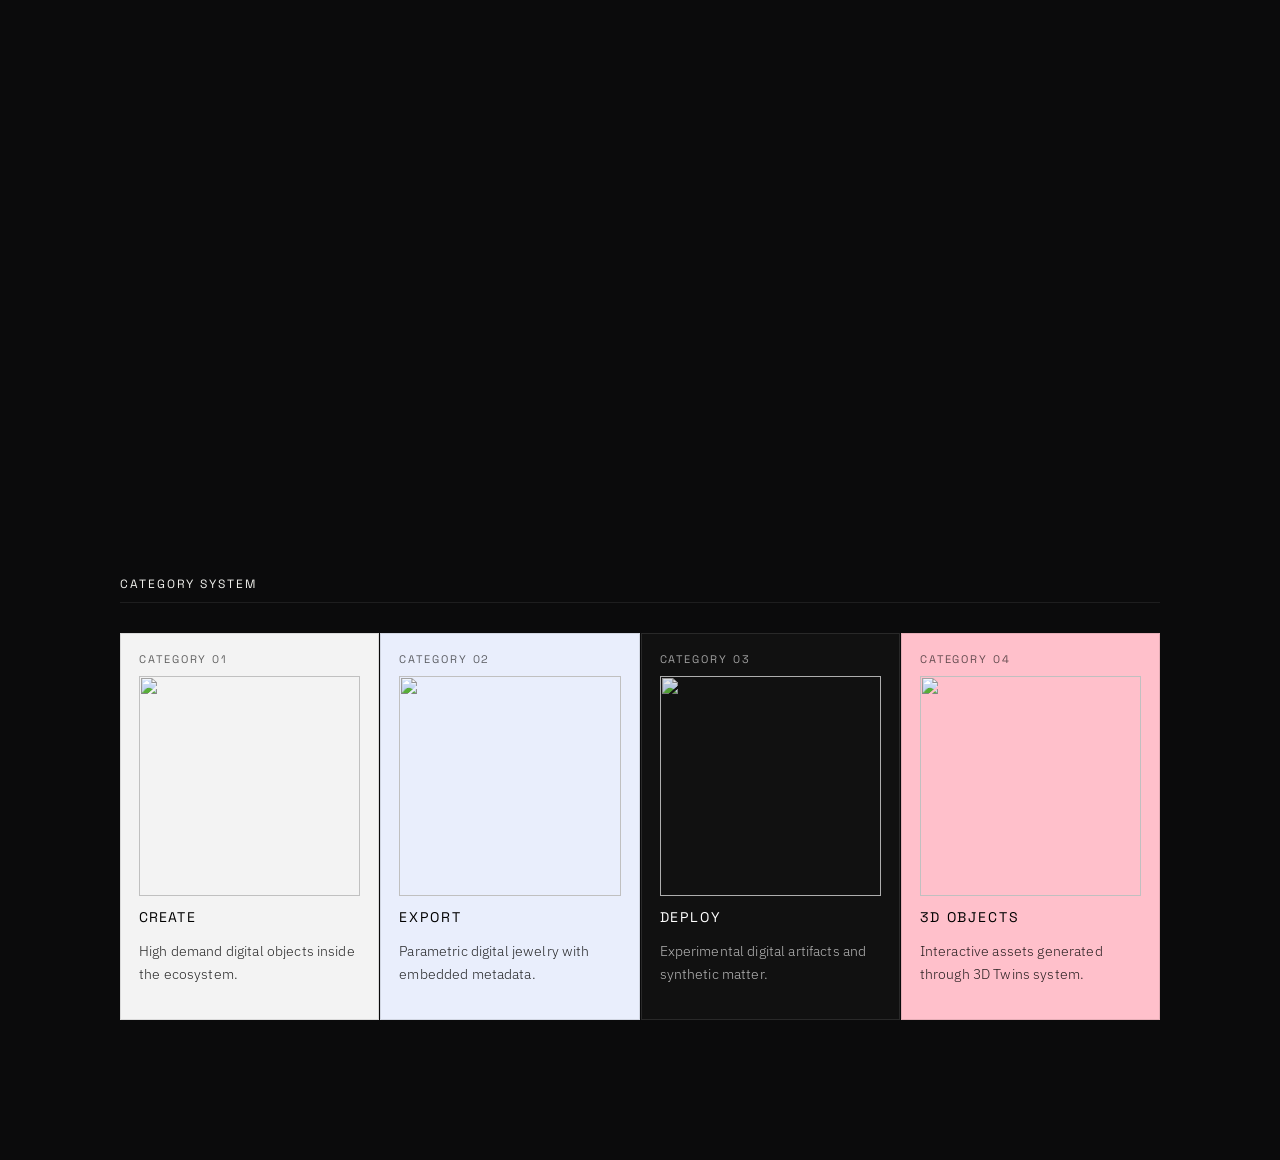
==== commit dee7835f: "Update 3dtwins.html" ====
--- a/3dtwins.html
+++ b/3dtwins.html
@@ -328,7 +328,7 @@
    SYSTEM CORE (FIXED CLEAN)
 ========================= */
 .system-scroll-section{
-  height: 220vh;
+  height: 120vh;
   position:relative;
     overflow:hidden;
    scroll-snap-align: start;
@@ -931,7 +931,7 @@
 
   autoplay: onScroll({
     target: '.system-scroll-section',
- enter: 'top 95%',
+ enter: 'top top',
     leave: 'bottom bottom',
     sync: 0.7,
     debug: false
